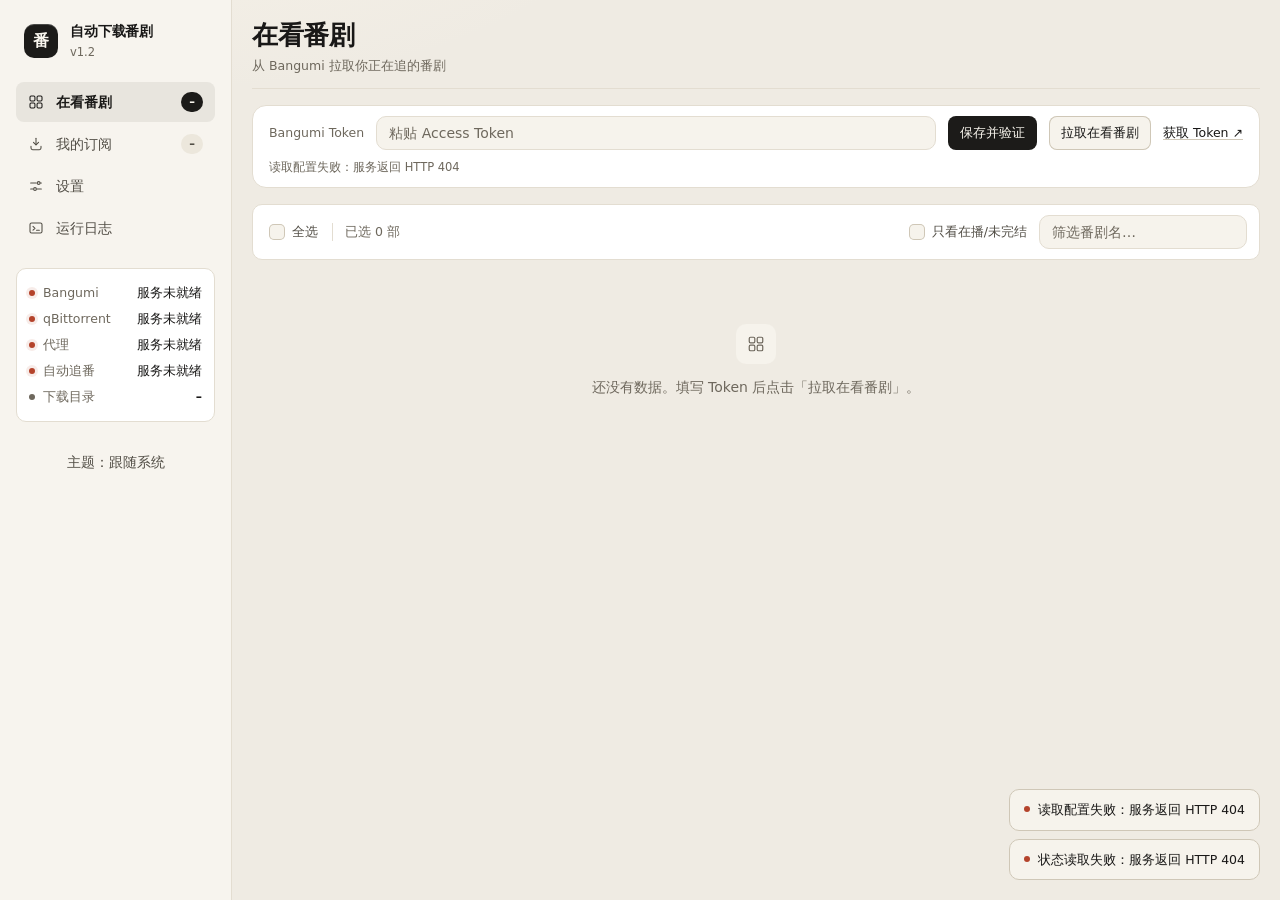
==== app/web/index.html @ 160e0a3c "自动下载番剧" ====
<!DOCTYPE html>
<!-- SPDX-FileCopyrightText: Copyright (C) 2026 kelstna (AI-assisted, see NOTICE.md)
     SPDX-License-Identifier: GPL-3.0-only -->
<html lang="zh-CN" data-theme="dark">
<head>
<meta charset="UTF-8">
<meta name="viewport" content="width=device-width, initial-scale=1">
<title>自动下载番剧</title>
<link rel="icon" href="data:image/svg+xml,%3Csvg xmlns='http://www.w3.org/2000/svg' viewBox='0 0 100 100'%3E%3Crect width='100' height='100' rx='22' fill='%231c1b19'/%3E%3Cpath d='M30 26h40v10H30zm0 18h40v10H30zm0 18h26v10H30z' fill='%23f4efe3'/%3E%3C/svg%3E">
<link rel="stylesheet" href="styles.css?v=__APP_VERSION__">
</head>
<body>
<div class="app">

  <!-- ============ 侧边栏 ============ -->
  <aside class="sidebar">
    <div class="brand">
      <div class="brand-mark">番</div>
      <div class="brand-text">
        <strong>自动下载番剧</strong>
        <span id="app-version">v1.2</span>
      </div>
    </div>

    <nav class="nav" id="nav">
      <button type="button" class="nav-item is-active" data-view="anime">
        <span class="nav-ico" aria-hidden="true"><svg viewBox="0 0 24 24"><rect x="3" y="3" width="7.4" height="7.4" rx="1.7"/><rect x="13.6" y="3" width="7.4" height="7.4" rx="1.7"/><rect x="3" y="13.6" width="7.4" height="7.4" rx="1.7"/><rect x="13.6" y="13.6" width="7.4" height="7.4" rx="1.7"/></svg></span><span class="nav-label">在看番剧</span>
        <span class="nav-badge" id="nav-count-anime">–</span>
      </button>
      <button type="button" class="nav-item" data-view="subs">
        <span class="nav-ico" aria-hidden="true"><svg viewBox="0 0 24 24"><path d="M12 3.5v9.5"/><path d="m8.2 9.4 3.8 3.8 3.8-3.8"/><path d="M4.5 15.5v2.6A2.4 2.4 0 0 0 6.9 20.5h10.2a2.4 2.4 0 0 0 2.4-2.4v-2.6"/></svg></span><span class="nav-label">我的订阅</span>
        <span class="nav-badge" id="nav-count-subs">–</span>
      </button>
      <button type="button" class="nav-item" data-view="config">
        <span class="nav-ico" aria-hidden="true"><svg viewBox="0 0 24 24"><path d="M4 7.5h8.5"/><path d="M18.5 7.5H20"/><circle cx="16" cy="7.5" r="2.1"/><path d="M4 16.5h3.5"/><path d="M13.5 16.5H20"/><circle cx="10.5" cy="16.5" r="2.1"/></svg></span><span class="nav-label">设置</span>
      </button>
      <button type="button" class="nav-item" data-view="logs">
        <span class="nav-ico" aria-hidden="true"><svg viewBox="0 0 24 24"><rect x="3" y="4.5" width="18" height="15" rx="2.4"/><path d="m7.5 9.5 3 2.9-3 2.9"/><path d="M12.8 15.3H17"/></svg></span><span class="nav-label">运行日志</span>
      </button>
    </nav>

    <!-- 侧栏「最近更新」：订阅里**近 2 天内**更新过的番（按最近一集播出时间排）（点一条跳到「我的订阅」并高亮那张卡片） -->
    <div class="side-updates" id="side-updates" hidden>
      <div class="side-updates-head">
        <span>最近更新<i class="side-updates-hint" id="side-updates-hint"></i></span>
        <button type="button" class="side-updates-more" id="btn-side-updates" title="看最近最多 50 条更新">更多</button>
      </div>
      <div class="side-updates-list" id="side-updates-list"></div>
    </div>

    <div class="side-status" id="side-status">
      <div class="status-row"><span class="dot dot-idle" id="dot-bgm"></span><span>Bangumi</span><b id="st-bgm">未配置</b></div>
      <div class="status-row"><span class="dot dot-idle" id="dot-qb"></span><span>qBittorrent</span><b id="st-qb">检测中</b></div>
      <div class="status-row"><span class="dot dot-idle" id="dot-proxy"></span><span>代理</span><b id="st-proxy">关闭</b></div>
      <!-- qBittorrent 掉线期间攒下的待下载集数：有货才显示，点一下立刻重试补下载 -->
      <div class="status-row is-action" id="row-pending" hidden
           title="qBittorrent 恢复连接后会自动补下载；点这里立刻重试">
        <span class="dot dot-warn" id="dot-pending"></span><span>待下载</span><b id="st-pending">0</b>
      </div>
      <div class="status-row"><span class="dot dot-idle" id="dot-watch"></span><span>自动追番</span><b id="st-watch">–</b></div>
      <div class="status-row"><span class="dot dot-idle"></span><span>下载目录</span><b id="st-root" class="ellipsis" title="">–</b></div>
    </div>

    <div class="side-foot">
      <button type="button" class="btn btn-ghost btn-block" id="btn-theme">切换主题</button>
    </div>
  </aside>

  <!-- ============ 主区域 ============ -->
  <main class="content">
    <header class="topbar">
      <div class="topbar-title">
        <h1 id="view-title">在看番剧</h1>
        <p id="view-sub">从 Bangumi 拉取你正在追的番剧</p>
      </div>
      <div class="topbar-actions" id="topbar-actions"></div>
    </header>

    <!-- 在看番剧 -->
    <section class="view" id="view-anime">
      <!-- Token 只在首次配置和失效时用：压成一行，把首屏让给封面 -->
      <div class="panel token-panel" id="token-panel">
        <span class="token-label">Bangumi Token</span>
        <input type="password" id="token-input" class="token-input" placeholder="粘贴 Access Token"
               autocomplete="off" spellcheck="false" aria-label="Bangumi Access Token">
        <button type="button" class="btn btn-primary btn-sm" id="btn-save-token">保存并验证</button>
        <button type="button" class="btn btn-sm" id="btn-load-anime">拉取在看番剧</button>
        <a class="link" id="link-get-token" href="https://next.bgm.tv/demo/access-token"
           target="_blank" rel="noopener">获取 Token ↗</a>
        <span class="token-state" id="token-state"></span>
      </div>

      <div class="toolbar" id="anime-toolbar">
        <label class="check"><input type="checkbox" id="check-all"><span>全选</span></label>
        <span class="toolbar-sep"></span>
        <span class="muted" id="selected-count">已选 0 部</span>
        <div class="batch-actions" id="batch-actions" hidden>
          <!-- 唯一入口：点「批量订阅」打开规则窗口，在里面填规则再执行（不绕过规则） -->
          <button type="button" class="btn btn-sm btn-primary" id="btn-batch-sub" title="按规则逐条匹配后订阅">批量订阅</button>
          <button type="button" class="btn btn-sm" id="btn-batch-fetch">只拉取信息，不下载</button>
          <button type="button" class="btn btn-sm btn-ghost" id="btn-clear-selection">清空选择</button>
        </div>
        <div class="spacer"></div>
        <!-- 默认不勾选：Bangumi「在看」里的番**全部**显示（用户要求），想看哪些还在播时再自己勾上 -->
        <label class="check"><input type="checkbox" id="only-airing"><span>只看在播/未完结</span></label>
        <input type="search" class="input input-search" id="anime-filter" placeholder="筛选番剧名…">
      </div>

      <div class="grid" id="anime-grid"></div>
      <div class="empty" id="anime-empty" hidden>
        <div class="empty-ico"><svg viewBox="0 0 24 24" aria-hidden="true"><rect x="3" y="3" width="7.4" height="7.4" rx="1.7"/><rect x="13.6" y="3" width="7.4" height="7.4" rx="1.7"/><rect x="3" y="13.6" width="7.4" height="7.4" rx="1.7"/><rect x="13.6" y="13.6" width="7.4" height="7.4" rx="1.7"/></svg></div>
        <p>还没有数据。填写 Token 后点击「拉取在看番剧」。</p>
      </div>
    </section>

    <!-- 我的订阅 -->
    <section class="view" id="view-subs" hidden>
      <div class="sub-summary" id="sub-summary"></div>
      <div class="sub-batch-bar" id="sub-batch-bar">
        <button type="button" class="btn btn-sm" id="btn-subs-batch-toggle">批量操作</button>
        <label class="check sub-batch-all"><input type="checkbox" id="subs-select-all"><span>全选</span></label>
        <span class="muted small" id="sub-batch-count"></span>
        <div class="spacer"></div>
        <button type="button" class="btn btn-sm" id="btn-subs-enable-all" disabled>启用</button>
        <button type="button" class="btn btn-sm" id="btn-subs-disable-all" disabled>停用</button>
        <button type="button" class="btn btn-sm" id="btn-subs-check-all" disabled>立即检查</button>
        <button type="button" class="btn btn-sm btn-danger" id="btn-subs-delete-all" disabled>删除</button>
        <span class="muted small" id="sub-batch-state"></span>
      </div>
      <div class="sub-list" id="sub-list"></div>
      <div class="empty" id="subs-empty" hidden>
        <div class="empty-ico"><svg viewBox="0 0 24 24" aria-hidden="true"><path d="M12 3.5v9.5"/><path d="m8.2 9.4 3.8 3.8 3.8-3.8"/><path d="M4.5 15.5v2.6A2.4 2.4 0 0 0 6.9 20.5h10.2a2.4 2.4 0 0 0 2.4-2.4v-2.6"/></svg></div>
        <p>还没有订阅。到「在看番剧」里点开一部番剧，选好字幕组和剧集加入订阅。</p>
      </div>
    </section>

    <!-- 设置 -->
    <section class="view" id="view-config" hidden>
      <div class="settings">

        <div class="panel">
          <div class="panel-head"><h2>下载器 qBittorrent</h2><span class="hint">本机 WebUI，不经过代理</span></div>
          <div class="form-grid">
            <div class="form-cell"><label for="cfg-qb-url">WebUI 地址</label>
              <input id="cfg-qb-url" placeholder="http://127.0.0.1:8080"></div>
            <div class="form-cell"><label for="cfg-qb-user">用户名</label>
              <input id="cfg-qb-user" placeholder="admin"></div>
            <div class="form-cell"><label for="cfg-qb-pass">密码</label>
              <input id="cfg-qb-pass" type="password" placeholder="本机免密可留空"></div>
            <div class="form-cell"><label for="cfg-qb-cat">分类名</label>
              <input id="cfg-qb-cat" placeholder="Bangumi"></div>
            <div class="form-cell"><label for="cfg-qb-tags">标签</label>
              <input id="cfg-qb-tags" placeholder="自动追番"></div>
          </div>
          <div class="panel-actions">
            <button type="button" class="btn btn-sm" id="btn-qb-test">测试连接</button>
          </div>
          <div class="inline-state" id="qb-state"></div>
        </div>

        <div class="panel">
          <div class="panel-head"><h2>下载位置</h2><span class="hint">每部番剧一个文件夹，名称为 Bangumi 简体名</span></div>
          <div class="form-grid">
            <div class="form-cell span-2"><label for="cfg-root">下载根目录</label>
              <input id="cfg-root" placeholder="D:\Anime"></div>
          </div>
          <div class="panel-actions">
            <button type="button" class="btn btn-sm" id="btn-show-folders">查看已有文件夹</button>
          </div>
          <div class="folders" id="folder-list"></div>
        </div>

        <div class="panel">
          <div class="panel-head"><h2>代理设置</h2><span class="hint">仅作用于 Bangumi 与资源网站，不代理 qBittorrent</span></div>
          <div class="form-grid">
            <div class="form-cell"><label class="switch"><input type="checkbox" id="cfg-proxy-on"><span>启用代理</span></label></div>
            <div class="form-cell"><label class="switch"><input type="checkbox" id="cfg-proxy-bgm"><span>Bangumi 走代理</span></label></div>
            <div class="form-cell"><label class="switch"><input type="checkbox" id="cfg-proxy-src"><span>资源站走代理</span></label></div>
            <div class="form-cell"><label for="cfg-proxy-url">代理地址</label>
              <input id="cfg-proxy-url" placeholder="http://127.0.0.1:7890"></div>
            <div class="form-cell"></div>
            <div class="form-cell"></div>
          </div>
        </div>

        <div class="panel">
          <div class="panel-head"><h2>资源网站优先级</h2><span class="hint">从上到下依次优先使用</span></div>
          <div class="source-list" id="source-list"></div>
          <p class="muted small">搜索顺序：先「字幕组 + 番剧名」，搜不到再单独用番剧名；同一条资源跨站去重。</p>
        </div>

        <div class="panel">
          <div class="panel-head"><h2>自动追番</h2><span class="hint">后台定时检查更新并自动下载新集</span></div>
          <div class="form-grid cols-2">
            <div class="form-cell is-switch"><label class="switch"><input type="checkbox" id="cfg-sub-on"><span>启用自动追番</span></label></div>
            <div class="form-cell is-switch"></div>
            <div class="form-cell"><label for="cfg-sub-interval">检查间隔（分钟）</label>
              <input id="cfg-sub-interval" type="number" min="5" max="1440" step="5"></div>
            <div class="form-cell"><label for="cfg-sub-initial">加入订阅时</label>
              <select id="cfg-sub-initial">
                <option value="latest">只下载最新一集</option>
                <option value="all">补齐已播出剧集</option>
                <option value="none">只追新，不补旧</option>
              </select></div>
            <div class="form-cell"><label for="cfg-sub-max">每轮最多下载集数</label>
              <input id="cfg-sub-max" type="number" min="1" max="50" step="1"></div>
            <div class="form-cell"></div>
          </div>
          <div class="panel-actions">
            <button type="button" class="btn btn-sm" id="btn-check-now">立即检查全部订阅</button>
          </div>
        </div>

        <div class="panel">
          <div class="panel-head"><h2>服务</h2><span class="hint">配置保存后立即生效</span></div>
          <div class="form-grid cols-2">
            <div class="form-cell is-switch"><label class="switch"><input type="checkbox" id="cfg-lan"><span>允许局域网访问</span></label></div>
            <div class="form-cell is-switch"><label class="switch"><input type="checkbox" id="cfg-openbrowser"><span>启动时打开浏览器</span></label></div>
            <div class="form-cell"><label for="cfg-host">监听地址</label>
              <input id="cfg-host" placeholder="127.0.0.1"></div>
            <div class="form-cell"><label for="cfg-port">端口</label>
              <input id="cfg-port" type="number" min="1024" max="65535"></div>
          </div>
          <!-- 局域网地址：勾上「允许局域网访问」后，手机/平板照这里显示的地址打开（改完要重启服务才生效） -->
          <div class="lan-hint" id="lan-hint" hidden></div>
          <div class="config-path" id="config-path"></div>
        </div>

        <div class="save-bar">
          <button type="button" class="btn btn-primary" id="btn-save-config">保存全部设置</button>
          <span class="muted" id="save-state"></span>
        </div>
      </div>
    </section>

    <!-- 日志 -->
    <section class="view" id="view-logs" hidden>
      <div class="panel">
        <div class="panel-head"><h2>最近 300 行</h2><span class="hint">按时间正序</span>
          <button type="button" class="btn btn-sm" id="btn-reload-logs">刷新</button></div>
        <pre class="logbox" id="logbox"></pre>
      </div>
    </section>
  </main>
</div>

<!-- ============ 「最近更新」弹窗：侧栏点「更多」打开，最多 50 条 ============ -->
<div class="modal-backdrop" id="updates-modal" hidden>
  <div class="modal updates-modal" role="dialog" aria-modal="true" aria-labelledby="updates-title">
    <header class="updates-head">
      <div>
        <h2 id="updates-title">最近更新</h2>
        <p class="updates-sub" id="updates-sub">按最近一集的播出时间排序</p>
      </div>
      <button type="button" class="icon-btn" id="updates-close" title="关闭"><svg viewBox="0 0 24 24" aria-hidden="true"><path d="M6.5 6.5l11 11M17.5 6.5l-11 11"/></svg></button>
    </header>
    <div class="updates-body" id="updates-list"></div>
  </div>
</div>

<!-- ============ 番剧详情弹窗 ============ -->
<div class="modal-backdrop" id="modal" hidden>
  <div class="modal" role="dialog" aria-modal="true">
    <header class="modal-head">
      <img class="modal-cover" id="m-cover" alt="">
      <div class="modal-info">
        <h2 id="m-title">—</h2>
        <div class="modal-sub" id="m-sub"></div>
        <div class="modal-aliases" id="m-aliases"></div>
      </div>
      <button type="button" class="icon-btn" id="m-close" title="关闭"><svg viewBox="0 0 24 24" aria-hidden="true"><path d="M6.5 6.5l11 11M17.5 6.5l-11 11"/></svg></button>
    </header>

    <div class="tabs" id="m-tabs">
      <button type="button" class="tab is-active" data-tab="res">资源列表</button>
      <button type="button" class="tab" data-tab="sub">订阅设置</button>
    </div>

    <!-- 资源列表 -->
    <div class="tab-body" id="tab-res">
      <!-- 手动搜索：自动搜索搜不到、或想指定某条资源时自己给关键词；加订阅时会把词记住，之后自动追新也用它 -->
      <div class="manual-search">
        <input id="f-keyword" placeholder="手动搜索关键词，回车即搜（可带字幕组名，如「ANi 药屋少女的呢喃」）">
        <button type="button" class="btn" id="btn-keyword-search">手动搜索</button>
        <button type="button" class="btn btn-sm" id="btn-keyword-reset" hidden>恢复自动搜索</button>
      </div>
      <div class="filters">
        <label class="filter"><span>资源站</span>
          <select id="f-source"><option value="">全部</option></select></label>
        <label class="filter"><span>字幕组</span>
          <select id="f-group"><option value="">全部</option></select></label>
        <label class="filter"><span>字幕语言</span>
          <select id="f-lang">
            <option value="">全部</option>
            <option value="chs">简体</option>
            <option value="cht">繁体</option>
            <option value="chj">简日双语</option>
            <option value="cjt">繁日双语</option>
            <option value="both">简繁/双语</option>
            <option value="jp">日文生肉</option>
            <option value="unknown">未标注</option>
          </select></label>
        <label class="filter"><span>分辨率</span>
          <select id="f-res"><option value="">全部</option><option>2160p</option><option>1080p</option><option>720p</option><option>480p</option></select></label>
        <label class="filter"><span>排序</span>
          <select id="f-sort">
            <option value="default">站点优先级</option>
            <option value="ep-desc">集数（新→旧）</option>
            <option value="ep-asc">集数（旧→新）</option>
            <option value="seeders">做种数</option>
            <option value="size">文件大小</option>
          </select></label>
        <label class="check" title="关掉后显示所有季度（含上一季）的资源"><input type="checkbox" id="f-season" checked><span>只看本季</span></label>
        <!-- 右侧动作成组：整行换行时也贴右，不会掉到下一行最左边 -->
        <div class="filters-actions">
          <button type="button" class="btn btn-sm" id="btn-research">重新搜索</button>
          <!-- 筛选完可直接订阅：优先用表里点选的那条资源；没点选则用「订阅设置」里选的集数 -->
          <button type="button" class="btn btn-primary" id="btn-sub-add-res">加入订阅</button>
        </div>
      </div>
      <!-- 第二行：合集 / 噪声项（用户要求：和主筛选分开一行） -->
      <div class="filters-row2">
        <label class="check"><input type="checkbox" id="f-batch"><span>含合集</span></label>
      </div>
      <div class="table-wrap">
        <table class="data-table" id="res-table">
          <thead>
            <tr>
              <!-- 表头可点排序（用户要求：搜索结果支持按标签排序）：data-sort 对应 sortResourceRows 的键 -->
              <th class="col-src sortable" data-sort="source">资源站</th>
              <th class="col-group sortable" data-sort="group">字幕组</th>
              <th class="col-title sortable" data-sort="title">标题</th>
              <th class="col-lang sortable" data-sort="lang">语言</th>
              <th class="col-res sortable" data-sort="resolution">分辨率</th>
              <th class="col-ep num sortable" data-sort="episode">集数</th>
              <th class="col-size num sortable" data-sort="size">大小</th>
              <th class="col-seed num sortable" data-sort="seeders">做种</th>
              <th class="col-time sortable" data-sort="published">发布</th>
              <th class="col-act">操作</th>
            </tr>
          </thead>
          <tbody id="res-body"></tbody>
        </table>
      </div>
      <div class="empty small" id="res-empty" hidden>没有符合条件的资源</div>
      <div class="search-state" id="search-state"></div>
    </div>

    <!-- 字幕组列表已并入「订阅设置」的限定字幕组下拉，这里不再单独成页 -->
    <!-- 保留隐藏容器供 app.js 渲染，避免旧代码引用报错 -->
    <div id="tab-group" hidden><div class="group-list" id="group-list"></div><div id="group-empty"></div></div>

    <!-- 订阅设置 -->
    <div class="tab-body" id="tab-sub" hidden>
      <p class="muted section-hint">选好字幕组与集数，直接点「加入订阅」即可。</p>
      <div class="form-grid">
        <div class="form-cell">

          <label for="s-source">资源站</label>

          <select id="s-source"><option value="">不限</option></select>

          <span class="field-tip">自动追新只在这个站搜（空=所有启用的站）</span>

        </div>

        <div class="form-cell">
          <label for="s-group">限定字幕组</label>
          <select id="s-group">
            <option value="">不限字幕组（任意组）</option>
          </select>
          <span class="field-tip" id="s-group-tip">选定后只从这个字幕组下载</span>
        </div>
        <div class="form-cell">
          <label for="s-res">限定分辨率</label>
          <select id="s-res">
            <option value="">不限</option>
            <option>2160p</option>
            <option>1080p</option>
            <option>720p</option>
            <option>480p</option>
          </select>

        <span class="field-tip">自动追新也只用这个分辨率</span>

        </div>

        <div class="form-cell">

          <label for="s-lang">字幕语言</label>

          <select id="s-lang">

            <option value="">不限</option>

            <option value="chs">简体</option>

            <option value="cht">繁体</option>

            <option value="chj">简日双语</option>

            <option value="cjt">繁日双语</option>

            <option value="both">简繁/双语</option>

            <option value="jp">日文生肉</option>

            <option value="unknown">未标注</option>

          </select>

          <span class="field-tip">选简体就只下简体：繁体、简繁、生肉都不会再自动下</span>
        </div>
        <div class="form-cell">
          <label for="s-episode">立即下载哪一集</label>
          <select id="s-episode">
            <option value="">不下载（仅订阅，之后自动追新）</option>
          </select>
          <span class="field-tip" id="s-episode-tip">按字幕组与分辨率自动挑最优的一条</span>
        </div>
        <div class="form-cell">
          <label for="s-initial">以后新集怎么下</label>
          <select id="s-initial">
            <option value="latest">只下载最新一集</option>
            <option value="all">补齐已播出剧集</option>
            <option value="none">只追新，不补旧</option>
          </select>
        </div>
        <div class="form-cell">
          <label for="s-total">总话数</label>
          <input id="s-total" type="number" min="0" step="1">
        </div>
        <div class="form-cell">
          <label for="s-keyword">自定义搜索词</label>
          <input id="s-keyword" placeholder="留空 = 按番剧名/别名自动搜索">
          <span class="field-tip" id="s-keyword-tip">留空＝按番剧名/别名搜索；手动搜索的词会自动填进来</span>
        </div>
        <div class="form-cell span-2">
          <label for="s-folder">下载目录</label>
          <input id="s-folder" placeholder="D:\Anime\番剧简体名">
        </div>
      </div>

      <div class="sub-preview" id="s-preview"></div>

      <div class="sub-actions">
        <button type="button" class="btn btn-primary" id="btn-sub-add">加入订阅</button>
        <button type="button" class="btn" id="btn-goto-res">去资源列表挑选单集 / 合集</button>
        <span class="muted" id="sub-state"></span>
      </div>

      <div class="history" id="sub-history"></div>
    </div>
  </div>
</div>

<div class="toasts" id="toasts"></div>
<!-- 主题先用内联脚本抢占（避免首屏闪白），再由 ui.js 权威接管 -->
<script>
(function () {
  try {
    var m = localStorage.getItem('anime-auto-dl-theme') || 'auto';
    var sysLight = window.matchMedia('(prefers-color-scheme: light)').matches;
    document.documentElement.dataset.theme = (m === 'auto') ? (sysLight ? 'light' : 'dark') : m;
    document.documentElement.dataset.themeMode = m;
  } catch (e) {
    document.documentElement.dataset.theme = 'dark';
  }
})();
</script>
<!-- ui.js 必须在 app.js 之前：自绘下拉框与三态主题由它统一管理 -->
<script src="ui.js?v=__APP_VERSION__"></script>
<script src="app.js?v=__APP_VERSION__"></script>

  <!-- 管理已下载：独立弹窗（以前是卡片里展开，会顶动整行导致按钮位移） -->
  <div class="modal-backdrop" id="dl-modal" hidden>
    <div class="modal downloads-modal" role="dialog" aria-modal="true" aria-labelledby="dl-title">
      <div class="updates-head">
        <div>
          <h2 id="dl-title">已下载文件管理</h2>
          <p class="updates-sub" id="dl-sub"></p>
        </div>
        <button type="button" class="icon-btn" id="dl-close" title="关闭">
          <svg viewBox="0 0 24 24" aria-hidden="true"><path d="M6.5 6.5l11 11M17.5 6.5l-11 11"/></svg>
        </button>
      </div>
      <div class="updates-body" id="dl-body"></div>
    </div>
  </div>


  <!-- 批量订阅设置：按规则顺序匹配，第一条没匹配到就用下一条 -->
  <div class="modal-backdrop" id="batch-modal" hidden>
    <div class="modal batch-modal" role="dialog" aria-modal="true" aria-labelledby="batch-title">
      <div class="updates-head">
        <div>
          <h2 id="batch-title">批量订阅设置</h2>
          <p class="updates-sub">按顺序尝试规则：第一条没匹配到就试下一条，全部不匹配则该番不订阅</p>
        </div>
        <button type="button" class="icon-btn" id="batch-close" title="关闭">
          <svg viewBox="0 0 24 24" aria-hidden="true"><path d="M6.5 6.5l11 11M17.5 6.5l-11 11"/></svg>
        </button>
      </div>
      <div class="updates-body">
        <div id="batch-rules" class="batch-rules"></div>
        <div class="panel-actions">
          <button type="button" class="btn btn-sm" id="batch-add-rule">添加订阅规则</button>
          <span class="muted small" id="batch-hint">优先级从上到下；合集不会自动下载，只会下最新一集，之后自动追新</span>
        </div>
        <div id="batch-result" class="batch-result"></div>
      </div>
      <div class="batch-foot">
        <button type="button" class="btn btn-primary" id="batch-run">开始批量订阅</button>
      </div>
    </div>
  </div>

</body>
</html>
---- app/web/styles.css ----
/* SPDX-FileCopyrightText: Copyright (C) 2026 kelstna (AI-assisted, see NOTICE.md)
   SPDX-License-Identifier: GPL-3.0-only */
/* ==========================================================================
   自动下载番剧 · 样式表（1.1 起重做视觉系统）

   北极星：安静的片库 —— 一屏里只有封面是彩色的。
   界面用中性色、发丝线和对齐说话；强调色只标记「当前在哪、正在做什么」。
   - 表面只有两级：画布 / 卡片（输入框和悬浮态再抬一级），不叠边框+重阴影
   - 一套控件语法：40px 高、10px 圆角、同一种按下位移与聚焦环
   - 字号只有五档：11.5 / 12.5 / 14 / 15 / 26（表格 13），数字一律等宽
   - 动效三处：按下反馈、视图切换、首次进场的封面依次出现
   ========================================================================== */

/* ---------- 1. 变量 ---------- */
:root {
  --font-sans: "Segoe UI Variable Text", "Segoe UI", "Microsoft YaHei UI", "Microsoft YaHei",
               "PingFang SC", "Hiragino Sans GB", "Noto Sans SC", system-ui, -apple-system, sans-serif;
  --font-mono: "Cascadia Mono", "JetBrains Mono", Consolas, "Courier New", monospace;
  --font-num: "Segoe UI Variable Text", "Segoe UI", var(--font-sans);

  /* 间距：4 的倍数，只有这几档 */
  --sp-1: 4px;  --sp-2: 8px;  --sp-3: 12px; --sp-4: 16px;
  --sp-5: 20px; --sp-6: 24px; --sp-8: 32px; --sp-10: 40px; --sp-12: 48px;

  /* 字号 */
  --fs-micro: 11.5px;
  --fs-meta: 12.5px;
  --fs-body: 14px;
  --fs-lead: 15px;
  --fs-h2: 15px;
  --fs-h1: 26px;
  --lh-tight: 1.34;
  --lh-body: 1.6;

  /* 圆角：控件 10、面板 14、弹窗 18 */
  --r-xs: 6px; --r-sm: 8px; --r-md: 10px; --r-lg: 14px; --r-xl: 18px; --r-pill: 999px;

  /* 控件尺寸（探针会量：同一场景里输入框/下拉/按钮必须同高） */
  --ctl-h: 40px;
  --btn-h: 40px;
  --sidebar-w: 232px;
  --row-h: 40px;

  /* 动效时长（按下 90ms，状态 160ms，进场 320ms） */
  --dur-fast: .09s;
  --dur: .16s;
  --dur-slow: .32s;
  --ease: cubic-bezier(.22, .61, .36, 1);
  --ease-out: cubic-bezier(.16, .84, .44, 1);
}

/* 深色：中性偏冷的近黑，靠明度分层，不靠彩色光晕 */
html[data-theme="dark"] {
  --bg:             #121110;
  --bg-grad:        radial-gradient(760px 380px at 16% -14%, #241f18 0%, transparent 64%);
  --sidebar:        #151412;
  --surface:        #1a1917;
  --surface-2:      #211f1c;
  --surface-3:      #2a2723;
  --border:         #2a2724;
  --border-strong:  #3a3630;
  --text:           #f2ede3;
  --text-2:         #b7b0a2;
  --text-3:         #8e887b;   /* ≥4.5:1（辅助信息也要能读） */
  /* 强调色 = 墨：深色下反相成骨白。整页除封面外只剩「墨」与「锈红」两色 */
  --accent:         #e9e1d0;
  --accent-hover:   #fbf5e8;
  --accent-soft:    rgba(233, 225, 208, .10);
  --accent-ring:    rgba(233, 225, 208, .22);
  --on-accent:      #16150f;
  --ok:             #8fbf72;
  --ok-soft:        rgba(143, 191, 114, .13);
  --warn:           #d9a53f;
  --warn-soft:      rgba(217, 165, 63, .13);
  --bad:            #e07a5f;
  --bad-soft:       rgba(224, 122, 95, .13);
  --shadow:         0 28px 60px -28px rgba(0, 0, 0, .85);
  --shadow-sm:      0 2px 10px -4px rgba(0, 0, 0, .7);
  --scrim:          rgba(10, 9, 8, .74);
  --table-stripe:   rgba(255, 255, 255, .016);
  --cover-bg:       #141312;
  --glass:          rgba(18, 16, 14, .66);
  --scroll-thumb:   #3a352e;
  /* 压在封面上的控件：深色玻璃 + 暖白图标 */
  --on-cover:        #f6f1e6;
  --on-cover-line:   rgba(255, 255, 255, .82);
  --on-cover-ring:   rgba(255, 255, 255, .20);
  --on-cover-glass:  rgba(18, 16, 13, .58);
}

/* 浅色：纸白画布，蓝灰发丝线，同一个强调色 */
html[data-theme="light"] {
  --bg:             #efebe3;
  --bg-grad:        radial-gradient(760px 380px at 14% -16%, #f7f2e8 0%, transparent 62%);
  --sidebar:        #f7f4ee;
  --surface:        #ffffff;
  --surface-2:      #f6f3ec;
  --surface-3:      #ece7dc;
  --border:         #e3ddd1;
  --border-strong:  #cfc7b7;
  --text:           #191817;
  --text-2:         #524e46;
  --text-3:         #6e685d;   /* ≥4.5:1 */
  --accent:         #1c1b19;
  --accent-hover:   #000000;
  --accent-soft:    rgba(28, 27, 25, .07);
  --accent-ring:    rgba(28, 27, 25, .18);
  --on-accent:      #faf7ef;
  --ok:             #4d7c3a;
  --ok-soft:        rgba(77, 124, 58, .12);
  --warn:           #7f540e;
  --warn-soft:      rgba(127, 84, 14, .12);
  --bad:            #b4432b;
  --bad-soft:       rgba(180, 67, 43, .10);
  --shadow:         0 24px 48px -26px rgba(40, 34, 26, .30);
  --shadow-sm:      0 1px 3px rgba(40, 34, 26, .10);
  --scrim:          rgba(30, 27, 23, .46);
  --table-stripe:   rgba(40, 34, 26, .016);
  --cover-bg:       #ebe6dc;
  --glass:          rgba(255, 253, 248, .74);
  --scroll-thumb:   #c9c1b2;
  /* 浅色主题下封面往往很亮：玻璃改成暖白，图标与描边用墨色 */
  --on-cover:        #1c1b19;
  --on-cover-line:   rgba(28, 27, 25, .55);
  --on-cover-ring:   rgba(28, 27, 25, .16);
  --on-cover-glass:  rgba(255, 252, 245, .82);
}

/* ---------- 2. 基础 ---------- */
*, *::before, *::after { box-sizing: border-box; }
html, body { height: 100%; }

body {
  margin: 0;
  font-family: var(--font-sans);
  font-size: var(--fs-body);
  line-height: var(--lh-body);
  color: var(--text);
  background: var(--bg);
  background-image: var(--bg-grad);
  background-attachment: fixed;
  -webkit-font-smoothing: antialiased;
  text-rendering: optimizeLegibility;
}

h1, h2, h3, p { margin: 0; }
h1 { font-size: var(--fs-h1); font-weight: 600; letter-spacing: -.015em; line-height: 1.2; }
h2 { font-size: var(--fs-h2); font-weight: 600; line-height: var(--lh-tight); }
h3 { font-size: var(--fs-body); font-weight: 600; }

a { color: var(--accent); text-decoration: none; }
a:hover { color: var(--accent-hover); text-decoration: underline; text-underline-offset: 2px; }

button, input, select, textarea { font: inherit; color: inherit; }
button { cursor: pointer; background: none; border: 0; padding: 0; }
img { display: block; }

/* 数字一律等宽，表格与统计才对得齐 */
.num, .data-table td.num, .data-table th.num, .stat-value, .nav-badge, .badge,
.kb, code, pre, .logbox, .card-meta .num, .card-air-time, .update-time, .updates-time {
  font-variant-numeric: tabular-nums;
}

::-webkit-scrollbar { width: 10px; height: 10px; }
::-webkit-scrollbar-track { background: transparent; }
::-webkit-scrollbar-thumb {
  background: var(--scroll-thumb); border-radius: var(--r-pill);
  border: 3px solid transparent; background-clip: content-box;
}
::-webkit-scrollbar-thumb:hover { background: var(--text-3); background-clip: content-box; }

:focus-visible { outline: 2px solid var(--accent); outline-offset: 2px; border-radius: var(--r-xs); }

/* hidden 属性必须始终生效：.view{display:flex} 等规则会覆盖它 */
[hidden] { display: none !important; }
body.modal-open { overflow: hidden; }

/* ---------- 3. 布局骨架 ---------- */
.app {
  display: grid;
  grid-template-columns: var(--sidebar-w) minmax(0, 1fr);
  min-height: 100vh;
}

.sidebar {
  display: flex;
  flex-direction: column;
  gap: var(--sp-5);
  width: var(--sidebar-w);
  height: 100vh;
  position: sticky;
  top: 0;
  padding: var(--sp-5) var(--sp-4) var(--sp-4);
  background: var(--sidebar);
  border-right: 1px solid var(--border);
}

/* 品牌：一个实心方块 + 两行字，不用渐变字 */
.brand { display: flex; align-items: center; gap: var(--sp-3); padding: 0 var(--sp-2); }
.brand-mark {
  width: 34px; height: 34px; flex: 0 0 34px;
  display: grid; place-items: center;
  border-radius: 10px;
  background: var(--accent);
  color: var(--on-accent);
  /* 单个汉字要「看起来」居中：line-height 改成 1、去掉字距（字距会在字后面多出半个空隙，
     让单字整体偏左），再用 padding 做一次光学微调 */
  font-size: 16px; font-weight: 700; line-height: 1; letter-spacing: 0;
  padding-top: 1px;
  box-shadow: inset 0 1px 0 rgba(255, 255, 255, .20);
}
.brand-text { display: flex; flex-direction: column; min-width: 0; gap: 1px; }
.brand-text strong { font-size: 14px; font-weight: 600; letter-spacing: -.01em; white-space: nowrap; }
.brand-text span { font-size: var(--fs-micro); color: var(--text-3); font-variant-numeric: tabular-nums; }

/* 导航：40px 行，选中用底色而不是边框 */
.nav { display: flex; flex-direction: column; gap: 2px; }
.nav-item {
  display: flex; align-items: center; gap: var(--sp-3);
  height: var(--row-h); padding: 0 var(--sp-3);
  border-radius: var(--r-sm);
  color: var(--text-2);
  font-size: var(--fs-body);
  text-align: left;
  transition: background var(--dur) var(--ease), color var(--dur) var(--ease);
}
.nav-item:hover { background: var(--surface-2); color: var(--text); }
.nav-item.is-active { background: var(--accent-soft); color: var(--accent); font-weight: 600; }
.nav-ico { width: 16px; height: 16px; flex: 0 0 16px; display: grid; place-items: center; }
.nav-ico svg { width: 16px; height: 16px; fill: none; stroke: currentColor; stroke-width: 1.6; stroke-linecap: round; stroke-linejoin: round; }
.nav-label { flex: 1 1 auto; min-width: 0; overflow: hidden; text-overflow: ellipsis; white-space: nowrap; }
.nav-badge {
  min-width: 22px; height: 20px; padding: 0 6px;
  display: inline-flex; align-items: center; justify-content: center;
  border-radius: var(--r-pill);
  background: var(--surface-3);
  font-size: var(--fs-micro); font-weight: 560; color: var(--text-2);
}
.nav-item.is-active .nav-badge { background: var(--accent); color: var(--on-accent); }

/* 侧栏「最近更新」：一条安静的小列表 */
.side-updates {
  margin-top: auto;
  display: flex; flex-direction: column; gap: var(--sp-2);
  padding: var(--sp-3);
  background: var(--surface);
  border: 1px solid var(--border);
  border-radius: var(--r-md);
}
.side-updates[hidden] { display: none; }
.side-updates-head {
  display: flex; align-items: baseline; justify-content: space-between;
  font-size: var(--fs-micro); font-weight: 600; letter-spacing: .02em; color: var(--text-3);
}
.side-updates-hint { margin-left: 5px; font-style: normal; font-weight: 500; font-size: var(--fs-micro); color: var(--text-3); }
.side-updates-more {
  font-size: var(--fs-micro); color: var(--accent); padding: 2px 4px; border-radius: var(--r-xs);
  transition: background var(--dur) var(--ease);
}
.side-updates-more:hover { background: var(--accent-soft); text-decoration: none; }
.side-updates-list { display: flex; flex-direction: column; gap: 2px; }

.update-row {
  display: flex; align-items: center; gap: var(--sp-2);
  padding: 4px 5px; margin: 0 -5px;
  border-radius: var(--r-xs); text-align: left;
  transition: background var(--dur) var(--ease);
}
.update-row:hover { background: var(--surface-2); }
.update-cover {
  width: 24px; height: 32px; flex: 0 0 24px;
  object-fit: cover; border-radius: var(--r-xs);
  background: var(--cover-bg); border: 1px solid var(--border);
}
.update-main { display: flex; flex-direction: column; min-width: 0; gap: 1px; }
.update-name { font-size: var(--fs-meta); font-weight: 560; color: var(--text); overflow: hidden; text-overflow: ellipsis; white-space: nowrap; }
.update-time { font-size: var(--fs-micro); color: var(--text-3); overflow: hidden; text-overflow: ellipsis; white-space: nowrap; }
.update-row.is-next .update-time { color: var(--accent); font-weight: 600; }
.update-row.is-next .update-name::before {
  content: ""; display: inline-block; width: 5px; height: 5px; margin-right: 5px;
  vertical-align: 1px; border-radius: 50%; background: var(--accent);
}
.update-soon {
  flex: 0 0 auto; height: 18px; padding: 0 6px;
  display: inline-flex; align-items: center;
  border-radius: var(--r-pill); background: var(--accent); color: var(--on-accent);
  font-size: 10.5px; font-weight: 600;
}
.update-empty { font-size: var(--fs-micro); color: var(--text-3); }

/* 侧栏状态：行高一致，标签弱、值强 */
.side-status {
  display: flex; flex-direction: column; gap: 2px;
  padding: var(--sp-3);
  background: var(--surface);
  border: 1px solid var(--border);
  border-radius: var(--r-md);
}
.status-row {
  display: grid;
  grid-template-columns: 6px minmax(0, 1fr) auto;
  align-items: center;
  gap: var(--sp-2);
  height: 24px;
  border-radius: var(--r-xs);
}
.status-row span:nth-child(2) { color: var(--text-3); font-size: var(--fs-meta); }
.status-row b {
  font-weight: 560; font-size: var(--fs-meta); color: var(--text);
  text-align: right; max-width: 96px;
  overflow: hidden; text-overflow: ellipsis; white-space: nowrap;
}
.dot { width: 6px; height: 6px; border-radius: 50%; background: var(--text-3); }
.dot-ok   { background: var(--ok);   box-shadow: 0 0 0 3px var(--ok-soft); }
.dot-bad  { background: var(--bad);  box-shadow: 0 0 0 3px var(--bad-soft); }
.dot-warn { background: var(--warn); box-shadow: 0 0 0 3px var(--warn-soft); }
.dot-idle { background: var(--text-3); }
.status-row.is-action { cursor: pointer; margin: 0 -6px; padding: 0 6px; transition: background var(--dur) var(--ease); }
.status-row.is-action:hover { background: var(--surface-2); }
.status-row.is-action b { color: var(--warn); }

.side-foot { display: flex; flex-direction: column; gap: var(--sp-2); }

/* ---------- 4. 主区域 ---------- */
.content {
  display: flex;
  flex-direction: column;
  min-width: 0;
  padding: var(--sp-5) var(--sp-8) var(--sp-12);
}

/* 页头：一条发丝线以下全部是工作区 */
.topbar {
  display: flex;
  align-items: flex-end;
  justify-content: space-between;
  gap: var(--sp-4);
  padding-bottom: var(--sp-3);
  margin-bottom: var(--sp-4);
  border-bottom: 1px solid var(--border);
}
.topbar-title { min-width: 0; }
.topbar-title h1 { font-size: var(--fs-h1); }
.topbar-title p { margin-top: 5px; font-size: var(--fs-meta); color: var(--text-3); text-wrap: pretty; }
.topbar-actions { display: flex; align-items: center; gap: var(--sp-2); flex-wrap: wrap; }

.view { display: flex; flex-direction: column; min-width: 0; animation: view-in var(--dur-slow) var(--ease-out); }
.view[hidden] { display: none; }
@keyframes view-in { from { opacity: 0; transform: translateY(4px); } to { opacity: 1; transform: none; } }

/* ---------- 5. 面板 ---------- */
.panel {
  background: var(--surface);
  border: 1px solid var(--border);
  border-radius: var(--r-lg);
  padding: 18px var(--sp-5);
}
.panel + .panel,
.panel + .toolbar,
.toolbar + .grid,
.panel + .grid,
#warmup-line + .toolbar { margin-top: var(--sp-4); }
.panel-head {
  display: flex; align-items: baseline; gap: var(--sp-3);
  margin-bottom: var(--sp-4);
  min-height: 22px;
}
.panel-head h2 { font-size: var(--fs-h2); }
.panel-head .hint { font-size: var(--fs-meta); color: var(--text-3); }
.panel-head > .btn { margin-left: auto; align-self: center; }

/* 设置页：面板之间统一的竖向节奏 */
.settings { display: flex; flex-direction: column; gap: var(--sp-4); }

/* ---------- 6. 表单与控件 ---------- */
.row { display: flex; align-items: flex-end; gap: var(--sp-3); flex-wrap: wrap; }
.field { display: flex; flex-direction: column; gap: 6px; min-width: 0; }
.field.grow { flex: 1 1 320px; }
.field > label {
  font-size: var(--fs-meta); color: var(--text-3); font-weight: 500;
  min-height: 18px; line-height: 18px;
}
.field-actions { flex: 0 0 auto; }
/* 按钮行：高度跟内容走（min-height 兜底），和同行的输入框严格对齐 */
.btn-row { display: flex; align-items: center; gap: var(--sp-2); flex-wrap: wrap; min-height: var(--ctl-h); }

.grid-form { display: grid; gap: var(--sp-4); }
.grid-form .span2 { grid-column: span 2; }

.form-grid { display: grid; grid-template-columns: repeat(3, minmax(0, 1fr)); gap: var(--sp-4) var(--sp-4); }
.form-cell { display: flex; flex-direction: column; gap: 6px; min-width: 0; }
.form-cell > label,
.form-cell > .label-ghost {
  height: 18px; line-height: 18px;
  font-size: var(--fs-meta); color: var(--text-3); font-weight: 500;
  display: flex; align-items: center;
}
.form-cell > .label-ghost { min-height: 18px; }
.form-cell > input, .form-cell > select, .form-cell > .input { width: 100%; }
.form-cell.span-2 { grid-column: span 2; }
.form-cell.span-3 { grid-column: 1 / -1; }   /* 跨满整行：地址输入框从最左侧开始 */
.form-grid.cols-2 { grid-template-columns: repeat(2, minmax(0, 1fr)); }  /* 两列：字段不会被挤到中间 */
.form-cell.is-switch { align-self: start; }        /* 开关格不跟着输入框撑高，避免留出空白 */
.form-cell-btn { justify-content: flex-start; }
/* .form-cell 是纵向 flex，默认 stretch 会把按钮拉成整列宽 —— 按钮一律靠左自适应 */
.form-cell > .btn, .form-cell-btn > .btn { width: auto; align-self: flex-start; }
.field-tip { font-size: var(--fs-micro); line-height: 1.5; color: var(--text-3); max-width: 46ch; text-wrap: pretty; }
.field-tip:empty { display: none; }

/* 文本类控件：一个基准高度、一种边框、一种聚焦环 */
input:where(:not([type="checkbox"], [type="radio"], [type="file"], [type="range"], [type="color"],
                    [type="submit"], [type="button"], [type="reset"], [type="hidden"])),
select, textarea, .input {
  height: var(--ctl-h);
  width: 100%;
  min-width: 0;
  padding: 0 var(--sp-3);
  background: var(--surface-2);
  border: 1px solid var(--border);
  border-radius: var(--r-md);
  font-size: var(--fs-body);
  color: var(--text);
  transition: border-color var(--dur) var(--ease), background var(--dur) var(--ease), box-shadow var(--dur) var(--ease);
}
input[type="number"] { font-family: var(--font-num); font-variant-numeric: tabular-nums; }
input[type="number"]::-webkit-outer-spin-button,
input[type="number"]::-webkit-inner-spin-button { height: 24px; margin: 2px 2px 2px 0; }
textarea { height: auto; padding: var(--sp-2) var(--sp-3); line-height: 1.6; }
input:hover, select:hover { border-color: var(--border-strong); }
input:focus, select:focus, textarea:focus {
  outline: none;
  border-color: var(--accent);
  box-shadow: 0 0 0 3px var(--accent-ring);
  background: var(--surface);
}
input::placeholder, textarea::placeholder { color: var(--text-3); }
html[data-theme="light"] select { background: var(--surface); }

.toolbar .input-search { width: 208px; height: 34px; }

/* 开关：32×18 轨道 + 14 圆点，和 40px 控件行居中对齐 */
/* 开关：轨道 34×18、圆点 14、内缩 2
   —— 轨道和圆点都用 top:50% + margin-top 居中，换行高不会偏；勾选后圆点右移 16px */
  .switch {
    display: inline-flex; align-items: center; gap: 6px;
    height: 18px;
    font-size: var(--fs-meta); color: var(--text-2);
    cursor: pointer; user-select: none;
  }
  .switch input { position: absolute; opacity: 0; width: 0; height: 0; }
  .switch span {
    position: relative; display: inline-flex; align-items: center;
    height: 18px; padding-left: 40px; line-height: 18px;
  }
  .switch span::before {
    content: ""; position: absolute; left: 0; top: 50%; margin-top: -9px;
    width: 34px; height: 18px; border-radius: var(--r-pill);
    background: var(--surface-3);
    box-shadow: inset 0 0 0 1px var(--border-strong);
    transition: background var(--dur) var(--ease), box-shadow var(--dur) var(--ease);
  }
  .switch span::after {
    content: ""; position: absolute; left: 2px; top: 50%; margin-top: -7px;
    width: 14px; height: 14px; border-radius: 50%;
    background: var(--text-3);
    transition: transform var(--dur) var(--ease), background var(--dur) var(--ease);
  }
  .switch input:checked + span::before { background: var(--accent); box-shadow: none; }
  .switch input:checked + span::after { transform: translateX(16px); background: var(--on-accent); }
  .switch input:focus-visible + span::before { box-shadow: 0 0 0 3px var(--accent-ring); }
  .switch:hover span::before { box-shadow: inset 0 0 0 1px var(--text-3); }

  /* 订阅卡片右侧：放在 32px 高的动作行里，开关本身尺寸不变。
     文案会在「启用 / 已停用」之间变，给一个固定最小宽度，切换时按钮不会跟着左右跳 */
  .sub-item .sub-actions .switch {
    flex: 0 0 90px; width: 90px;
    height: 32px; margin-right: 2px;
    justify-content: flex-end; white-space: nowrap;
  }
  .sub-item .sub-actions .switch span { height: 18px; line-height: 18px; }

  /* 复选：16px 方框，选中填充强调色 + 手绘勾 */
.check {
  display: inline-flex; align-items: center; gap: 7px;
  font-size: var(--fs-meta); color: var(--text-2);
  cursor: pointer; user-select: none; height: 34px;
}
.check input {
  appearance: none; -webkit-appearance: none; margin: 0;
  width: 16px; height: 16px; flex: 0 0 16px;
  border-radius: 5px; background: var(--surface-2);
  box-shadow: inset 0 0 0 1px var(--border-strong);
  display: grid; place-items: center;
  transition: background var(--dur) var(--ease), box-shadow var(--dur) var(--ease);
}
.check input:checked { background: var(--accent); box-shadow: none; }
.check input:checked::after {
  content: ""; width: 9px; height: 5px;
  border-left: 2px solid var(--on-accent); border-bottom: 2px solid var(--on-accent);
  transform: translateY(-1px) rotate(-45deg);
}
.check input:focus-visible { box-shadow: 0 0 0 3px var(--accent-ring); }
.check input:hover { box-shadow: inset 0 0 0 1px var(--text-3); }

/* ---------- 7. 按钮 ---------- */
.btn {
  display: inline-flex; align-items: center; justify-content: center; gap: 6px;
  height: var(--btn-h); padding: 0 var(--sp-4);
  border-radius: var(--r-md);
  background: var(--surface-2);
  box-shadow: inset 0 0 0 1px var(--border-strong);
  color: var(--text);
  font-size: var(--fs-body); font-weight: 560;
  white-space: nowrap;
  transition: background var(--dur) var(--ease), color var(--dur) var(--ease),
              box-shadow var(--dur) var(--ease), transform var(--dur-fast) var(--ease);
}
.btn:hover { background: var(--surface-3); }
.btn:active { transform: translateY(1px) scale(.995); }
.btn:disabled { opacity: .5; cursor: not-allowed; transform: none; }

.btn-primary {
  background: var(--accent); color: var(--on-accent);
  box-shadow: none;
}
.btn-primary:hover { background: var(--accent-hover); color: var(--on-accent); }
.btn-ghost { background: transparent; box-shadow: none; color: var(--text-2); }
.btn-ghost:hover { background: var(--surface-2); color: var(--text); }
.btn-danger { background: transparent; box-shadow: inset 0 0 0 1px var(--border-strong); color: var(--bad); }
.btn-danger:hover { background: var(--bad-soft); box-shadow: inset 0 0 0 1px var(--bad); }
.btn-sm { height: 32px; padding: 0 var(--sp-3); font-size: var(--fs-meta); border-radius: var(--r-sm); }
.btn-lg { height: 44px; padding: 0 var(--sp-5); font-size: var(--fs-lead); }
.btn-block { width: 100%; }

/* 图标按钮：关闭、跳转这类只有一个图形的动作 */
.icon-btn {
  width: 30px; height: 30px; flex: 0 0 30px;
  display: grid; place-items: center;
  border-radius: var(--r-sm);
  color: var(--text-3);
  transition: background var(--dur) var(--ease), color var(--dur) var(--ease);
}
.icon-btn:hover { background: var(--surface-3); color: var(--text); }
.icon-btn svg { width: 16px; height: 16px; fill: none; stroke: currentColor; stroke-width: 1.7; stroke-linecap: round; }

/* 加载中的按钮：文字旁一个细环，宽度不跳 */
.btn.is-loading, button.is-loading { color: transparent !important; position: relative; pointer-events: none; }
.btn.is-loading::after, button.is-loading::after {
  content: ""; position: absolute; width: 15px; height: 15px;
  border-radius: 50%;
  border: 2px solid var(--border-strong); border-top-color: var(--accent);
  animation: spin .7s linear infinite;
}
.btn-primary.is-loading::after, .btn-primary:is-loading::after { border-color: rgba(255, 255, 255, .35); border-top-color: #fff; }
@keyframes spin { to { transform: rotate(360deg); } }
[aria-busy="true"] { cursor: progress; }

/* ---------- 8. 小元素 ---------- */
.link { font-size: var(--fs-meta); color: var(--text); text-decoration: underline; text-underline-offset: 2px; text-decoration-color: var(--border-strong); }
.link:hover { text-decoration-color: currentColor; }
.link:hover { text-decoration: underline; text-underline-offset: 2px; }
.muted { color: var(--text-3); font-size: var(--fs-meta); }
.small { font-size: var(--fs-micro); }
.ok-text { color: var(--ok); }
.bad-text { color: var(--bad); }
.warn-text { color: var(--warn); }
.state-ok { color: var(--ok); font-size: var(--fs-meta); }
.state-err { color: var(--bad); font-size: var(--fs-meta); }
.state-warn { color: var(--warn); font-size: var(--fs-meta); }
.ellipsis { overflow: hidden; text-overflow: ellipsis; white-space: nowrap; }
.spacer { flex: 1 1 auto; }

.kb {
  display: inline-flex; align-items: center; height: 18px; padding: 0 5px;
  border-radius: 5px; background: var(--surface-3);
  font-size: 10.5px; font-family: var(--font-mono); color: var(--text-2);
}
code, pre { font-family: var(--font-mono); font-size: var(--fs-meta); }
code { padding: 1px 5px; border-radius: 5px; background: var(--surface-3); }

/* 徽标：封面上的状态与计数 */
.badge {
  display: inline-flex; align-items: center; gap: 4px;
  height: 20px; padding: 0 7px;
  border-radius: var(--r-pill);
  background: var(--surface-3);
  font-size: var(--fs-micro); font-weight: 560; color: var(--text-2);
  white-space: nowrap;
}
.badge-ok { background: var(--ok-soft); color: var(--ok); }
.badge-warn { background: var(--warn-soft); color: var(--warn); }
.badge-bad { background: var(--bad-soft); color: var(--bad); }
.badge-accent { background: var(--accent-soft); color: var(--accent); }
.badge-solid { background: var(--accent); color: var(--on-accent); }
html[data-theme="light"] .badge-ok { background: var(--ok-soft); color: #15803d; }

.tag {
  display: inline-flex; align-items: center; height: 19px; padding: 0 6px;
  border-radius: 5px; background: var(--surface-3);
  font-size: var(--fs-micro); color: var(--text-2);
}

/* 别名胶囊（详情页） */
.chips { display: flex; flex-wrap: wrap; gap: 5px; }
.chip {
  display: inline-flex; align-items: center;
  height: 22px; padding: 0 8px;
  border-radius: var(--r-pill);
  background: var(--surface-2);
  box-shadow: inset 0 0 0 1px var(--border);
  font-size: var(--fs-micro); color: var(--text-2);
  cursor: pointer;
  transition: background var(--dur) var(--ease), color var(--dur) var(--ease);
}
.chip:hover { background: var(--surface-3); color: var(--text); }

/* 空状态：不放大图标，不写无关的话 */
.empty {
  display: flex; flex-direction: column; align-items: center; gap: var(--sp-3);
  padding: var(--sp-12) var(--sp-5);
  text-align: center;
  color: var(--text-3);
}
.empty p { font-size: var(--fs-body); color: var(--text-3); max-width: 42ch; text-wrap: pretty; }
.empty-ico {
  width: 40px; height: 40px; display: grid; place-items: center;
  border-radius: var(--r-md);
  background: var(--surface-2);
  color: var(--text-3);
}
.empty-ico svg { width: 18px; height: 18px; fill: none; stroke: currentColor; stroke-width: 1.6; stroke-linecap: round; stroke-linejoin: round; }
.empty.small { padding: var(--sp-8) var(--sp-4); font-size: var(--fs-meta); }


/* ---------- Token 面板：一行（把首屏让给封面） ---------- */
.token-panel {
  display: flex; align-items: center; gap: var(--sp-2) var(--sp-3); flex-wrap: wrap;
  padding: 10px var(--sp-4);
}
.token-label {
  font-size: var(--fs-meta); color: var(--text-3); font-weight: 500; white-space: nowrap;
}
.token-panel .token-input { flex: 1 1 260px; height: 34px; }
.token-panel .btn { height: 34px; }
.token-panel .token-state {
  flex: 1 0 100%; margin: 0; min-height: 0;
  font-size: var(--fs-micro); color: var(--text-3);
}
.token-panel .token-state:empty { display: none; }
.token-panel .token-state .ok-text, .token-panel .token-state .state-ok { color: var(--ok); }

/* 面板里的卡片级动作（测试连接 / 查看文件夹）：和字段行拉开距离 */
.panel-actions { display: flex; align-items: center; gap: var(--sp-2); flex-wrap: wrap; margin-top: var(--sp-3); }

/* 搜索详情（内部检索日志）移到表格下方后用小字、弱色，不抢内容 */
.tab-body > .search-state { margin: var(--sp-3) 0 0; }

/* ---------- 9. 在看番剧：工具栏 + 卡片墙 ---------- */
/* 预热进度行（#warmup-line 由 app.js 插在 Token 面板与工具栏之间） */
#warmup-line {
  display: flex; align-items: center; gap: var(--sp-2); flex-wrap: wrap;
  margin: var(--sp-3) 0 var(--sp-2);
  font-size: var(--fs-meta); color: var(--text-3);
}
#warmup-line b, #warmup-line strong { color: var(--text-2); font-weight: 560; }
#warmup-line .progress, #warmup-line i {
  display: inline-block; width: 84px; height: 3px; border-radius: var(--r-pill);
  background: var(--surface-3); overflow: hidden;
}
#warmup-line .progress > *, #warmup-line i > * { display: block; height: 100%; background: var(--accent); }

.toolbar {
  display: flex; align-items: center; gap: var(--sp-3); flex-wrap: wrap;
  padding: 10px var(--sp-3) 10px var(--sp-4);
  background: var(--surface);
  border: 1px solid var(--border);
  border-radius: var(--r-md);
}
.toolbar > .check:first-child { margin-right: 2px; }
.toolbar-sep { width: 1px; height: 18px; background: var(--border); }
.toolbar > #selected-count { font-size: var(--fs-meta); color: var(--text-3); }
.toolbar > .check:last-of-type { margin-left: auto; }
.batch-actions { display: flex; align-items: center; gap: var(--sp-2); flex-wrap: wrap; }
.batch-actions[hidden] { display: none; }

.grid {
  display: grid;
  grid-template-columns: repeat(auto-fill, minmax(178px, 1fr));
  gap: var(--sp-4);
}

/* 卡片：封面是主角，信息只留三行 */
.card {
  position: relative;
  display: flex; flex-direction: column;
  background: var(--surface);
  border: 1px solid var(--border);
  border-radius: var(--r-lg);
  overflow: hidden;
  transition: transform var(--dur) var(--ease), border-color var(--dur) var(--ease),
              box-shadow var(--dur) var(--ease);
}
.card:hover { transform: translateY(-2px); border-color: var(--border-strong); box-shadow: var(--shadow-sm); }
.card.is-selected { border-color: var(--accent); box-shadow: 0 0 0 1px var(--accent), 0 0 0 4px var(--accent-soft); }
/* 已完结：仍然显示，只是退到后面 */
.card.is-finished { opacity: .72; }
.card.is-finished:hover { opacity: 1; }
.card.is-finished .card-cover img { filter: saturate(.4); }

.card-cover {
  position: relative;
  aspect-ratio: 3 / 4;
  background: var(--cover-bg);
  overflow: hidden;
}
.card-cover img {
  width: 100%; height: 100%; object-fit: cover;
  transition: transform var(--dur-slow) var(--ease-out);
}
.card:hover .card-cover img { transform: scale(1.02); }
.card-cover-fallback {
  position: absolute; inset: 0;
  display: grid; place-items: center;
  color: var(--text-3); font-size: var(--fs-meta);
  background: linear-gradient(160deg, var(--surface-2), var(--cover-bg));
}
.cover-img { display: block; width: 100%; height: 100%; object-fit: cover; }

/* 选择框：默认半透明可见，勾选后实心（触屏也能点） */
.card-check {
  position: absolute; left: 8px; top: 8px; z-index: 3;
  width: 22px; height: 22px; display: grid; place-items: center;
  border-radius: var(--r-xs);
  background: var(--on-cover-glass);
  backdrop-filter: blur(8px);
  box-shadow: inset 0 0 0 1px var(--on-cover-ring), 0 1px 2px rgba(0, 0, 0, .28);
}
.card-check:hover { background: var(--on-cover-glass); box-shadow: inset 0 0 0 1px var(--on-cover-line), 0 1px 2px rgba(0, 0, 0, .28); }
.card-check input {
  appearance: none; -webkit-appearance: none; margin: 0;
  width: 14px; height: 14px; border-radius: 4px;
  background: transparent;
  box-shadow: inset 0 0 0 1.5px var(--on-cover-line);
  display: grid; place-items: center;
  cursor: pointer;
  transition: background var(--dur) var(--ease), box-shadow var(--dur) var(--ease);
}
.card-check input:checked {
  background: var(--accent);
  box-shadow: inset 0 0 0 1.5px var(--accent);
}
.card-check input:checked::after {
  content: ""; width: 8px; height: 4px;
  border-left: 2px solid var(--on-accent); border-bottom: 2px solid var(--on-accent);
  transform: translateY(-1px) rotate(-45deg);
}
.card-check input:focus-visible { box-shadow: 0 0 0 3px var(--accent-ring); }

/* 右上角跳 Bangumi：只在悬停或键盘聚焦时浮现，但仍然可达 */
.card-bgm, .sub-bgm {
  position: absolute; right: 8px; top: 8px; z-index: 3;
  backdrop-filter: blur(10px) saturate(1.05);
  width: 26px; height: 26px; display: grid; place-items: center;
  border-radius: var(--r-xs);
  background: var(--on-cover-glass);
  backdrop-filter: blur(8px);
  box-shadow: inset 0 0 0 1px var(--on-cover-ring), 0 1px 2px rgba(0, 0, 0, .28);
  color: var(--on-cover);
  opacity: 0; transform: translateY(-2px);
  transition: opacity var(--dur) var(--ease), transform var(--dur) var(--ease), background var(--dur) var(--ease);
}
.card:hover .card-bgm, .card:focus-within .card-bgm,
.sub-item:hover .sub-bgm, .sub-item:focus-within .sub-bgm { opacity: 1; transform: none; }
.card-bgm svg, .sub-bgm svg { width: 14px; height: 14px; fill: none; stroke: currentColor; stroke-width: 1.8; stroke-linecap: round; stroke-linejoin: round; }
.card-bgm:hover, .sub-bgm:hover {
  background: var(--on-cover-glass);
  box-shadow: inset 0 0 0 1px var(--on-cover-line), 0 1px 2px rgba(0, 0, 0, .28);
  text-decoration: none;
}
.card-bgm:focus-visible, .sub-bgm:focus-visible { opacity: 1; outline-offset: 1px; }

/* 封面底部：已订阅 / 已缓存 */
.card-badges {
  position: absolute; left: 8px; right: 8px; bottom: 8px; z-index: 2;
  display: flex; flex-wrap: wrap; gap: 4px;
  pointer-events: none;
}
html .card-badges .badge {
  /* 压在封面上的徽标：两套主题都用深玻璃 + 暖白字，才不会在某些封面上消失。
     flex: 0 0 auto —— 否则两个徽标挤一行时会被压缩，文字溢出到框外（看着像没居中） */
  flex: 0 0 auto;
  height: 20px; padding: 0 8px;
  background: rgba(20, 18, 15, .78);
  backdrop-filter: blur(10px);
  box-shadow: inset 0 0 0 1px rgba(255, 255, 255, .16), 0 1px 2px rgba(0, 0, 0, .3);
  color: #fdfaf2; font-weight: 560;
  white-space: nowrap;
}
html .card-badges .badge-ok {
  background: rgba(20, 18, 15, .88);
  color: #fdfaf2;
  font-weight: 600;
  box-shadow: inset 0 0 0 1px rgba(255, 255, 255, .22), 0 1px 2px rgba(0, 0, 0, .32);
}
html .card-badges .badge-ok::before {
  content: ""; width: 6px; height: 6px; border-radius: 50%;
  background: #a9d48c; margin-right: 2px;
}
html .card-badges .badge-cache { background: rgba(20, 18, 15, .74); color: #f4efe4; }

.card-body {
  display: flex; flex-direction: column; gap: 4px;
  padding: 9px var(--sp-3) 11px;
}
.card-title {
  font-size: 14px; font-weight: 600; line-height: 1.36; letter-spacing: -.005em;
  color: var(--text);
  display: -webkit-box; -webkit-line-clamp: 2; -webkit-box-orient: vertical; overflow: hidden;
  min-height: calc(2 * 1.36em);
}
.card-sub {
  font-size: var(--fs-micro); color: var(--text-3); line-height: 1.4;
  overflow: hidden; text-overflow: ellipsis; white-space: nowrap;
}
.card-meta {
  display: flex; align-items: center; gap: 6px; flex-wrap: wrap;
  font-size: var(--fs-micro); color: var(--text-2);
}
.card-meta .num { color: var(--text); font-weight: 560; }
.card-meta .sep { color: var(--border-strong); }
/* 卡片里的「话数 / 日期 / 评分」保持纯文本：三枚胶囊会让封面下方很吵 */
.card-meta .tag {
  height: auto; padding: 0; border-radius: 0; background: none;
  font-size: var(--fs-micro); color: var(--text-3);
}
.card-meta .tag + .tag::before { content: "·"; margin-right: 6px; color: var(--border-strong); }


/* 订阅规则：一行就能看全「站点 · 字幕组 · 语言 · 分辨率」 */
.sub-rules {
  display: flex; align-items: baseline; gap: var(--sp-2); flex-wrap: wrap;
  margin-top: 2px;
  font-size: 12px; color: var(--text-3);
}
/* 「订阅规则」标签和每一项都是胶囊 */
.sub-rules-label,
.sub-rule {
  display: inline-flex; align-items: center;
  height: 22px; padding: 0 9px;
  border-radius: var(--r-pill);
  font-size: 11.5px; line-height: 1;
  white-space: nowrap;
}
.sub-rules-label {
  background: var(--accent-soft); color: var(--text); font-weight: 600;
}
.sub-rule {
  background: var(--surface-2);
  box-shadow: inset 0 0 0 1px var(--border);
  color: var(--text-2);
}
.sub-rules-value { color: var(--text-2); overflow-wrap: anywhere; }


/* 第二行事实（上次检查 / 结果）：跟第一行同样式，只是自己占一行 */
.sub-facts-2 { margin-top: 1px; color: var(--text-3); }
.sub-facts-2 .sub-fact b { font-weight: 500; }

/* 下次更新 / 已完结 那一行 */
.card-air {
  display: flex; align-items: center; gap: 5px;
  margin-top: 1px;
  font-size: var(--fs-micro); color: var(--text-3);
  min-height: 17px;
}
.card-air-icon { display: inline-flex; color: var(--text-3); }
.card-air-icon svg { width: 13px; height: 13px; fill: none; stroke: currentColor; stroke-width: 2; stroke-linecap: round; stroke-linejoin: round; }
.card-air-label { color: var(--text-3); }
.card-air-time { color: var(--text-2); font-weight: 500; }
/* 6 小时内要更新的那一集才用强调色（这是唯一「正在发生」的信息） */
.card-air.is-soon .card-air-icon, .card-air.is-soon .card-air-label, .card-air.is-soon .card-air-time { color: var(--accent); }
.card-air.is-empty { visibility: hidden; }
.card-air.is-finished { color: var(--text-3); }
.card-air.is-finished .card-air-icon { color: var(--text-3); opacity: .8; }
.card-air.is-finished .card-air-label { color: var(--text-3); }

/* 首次进入：封面依次出现（只在首次渲染时挂 .is-entering） */
.grid.is-entering .card { animation: card-in var(--dur-slow) var(--ease-out) both; }
.grid.is-entering .card:nth-child(1) { animation-delay: 0ms; }
.grid.is-entering .card:nth-child(2) { animation-delay: 28ms; }
.grid.is-entering .card:nth-child(3) { animation-delay: 56ms; }
.grid.is-entering .card:nth-child(4) { animation-delay: 84ms; }
.grid.is-entering .card:nth-child(5) { animation-delay: 112ms; }
.grid.is-entering .card:nth-child(6) { animation-delay: 140ms; }
.grid.is-entering .card:nth-child(n+7) { animation-delay: 168ms; }
@keyframes card-in { from { opacity: 0; transform: translateY(6px); } to { opacity: 1; transform: none; } }

/* ---------- 10. 我的订阅 ---------- */
.sub-summary {
  display: flex; align-items: center; gap: var(--sp-5); flex-wrap: wrap;
  padding: 14px var(--sp-4);
  background: var(--surface);
  border: 1px solid var(--border);
  border-radius: var(--r-lg);
  margin-bottom: var(--sp-4);
}
.sub-summary > .muted { flex: 1 0 100%; order: 9; font-size: var(--fs-meta); color: var(--text-3); }
.sub-summary > .btn-row { margin-left: auto; }
.stat { display: flex; flex-direction: column; gap: 1px; min-width: 0; }
.stat-label { font-size: var(--fs-micro); color: var(--text-3); }
.stat-value { font-size: var(--fs-lead); font-weight: 600; color: var(--text); line-height: 1.35; }
.stat-warn .stat-value { color: var(--warn); }

.sub-list { display: flex; flex-direction: column; gap: var(--sp-3); }

.sub-item {
  display: grid;
  grid-template-columns: 108px minmax(0, 1fr) auto;
  gap: var(--sp-5) var(--sp-4);
  align-items: start;
  padding: var(--sp-5);
  background: var(--surface);
  border: 1px solid var(--border);
  border-radius: var(--r-lg);
  transition: border-color var(--dur) var(--ease), background var(--dur) var(--ease);
}
.sub-item:hover { border-color: var(--border-strong); }
.sub-item.is-disabled { opacity: .6; }
.sub-item.is-disabled:hover { border-color: var(--border); }
/* 从侧栏「最近更新」点进来时闪一下，方便找到是哪一条 */
@keyframes sub-flash {
  0%, 100% { box-shadow: 0 0 0 0 transparent; }
  25%      { box-shadow: 0 0 0 3px var(--accent-soft); border-color: var(--accent); }
}
.sub-item.is-flash { animation: sub-flash 1.6s ease-out 1; border-color: var(--accent); }

.sub-cover-wrap { position: relative; width: 108px; }
.sub-cover {
  width: 108px; height: 144px; object-fit: cover;
  border-radius: var(--r-sm); background: var(--cover-bg);
  border: 1px solid var(--border);
}
.sub-cover-wrap .sub-cover { display: block; }
.sub-bgm { right: 5px; top: 7px; width: 22px; height: 22px; border-radius: 6px; }   /* 贴在海报内右上角（内缩 5px） */
.sub-bgm svg { width: 12px; height: 12px; }

.sub-main { display: flex; flex-direction: column; gap: 7px; min-width: 0; }
.sub-title { font-size: 18px; font-weight: 600; letter-spacing: -.005em; color: var(--text); }
.sub-facts {
  display: flex; align-items: center; gap: 4px var(--sp-4); flex-wrap: wrap;
  font-size: 13px; color: var(--text-3);
}
.sub-fact { display: inline-flex; align-items: center; gap: 5px; }
.sub-fact b { font-weight: 560; color: var(--text-2); font-variant-numeric: tabular-nums; }
.sub-fact-air .sub-air-value { color: var(--accent); }
.sub-fact-air.is-soon { background: var(--accent-soft); border-radius: var(--r-pill); padding: 1px 8px; }
.sub-fact-air.is-finished .sub-air-value { color: var(--text-3); }
.sub-pending {
  display: flex; align-items: center; gap: 6px; flex-wrap: wrap;
  align-self: flex-start;
  margin-top: 2px;
  font-size: var(--fs-meta); color: var(--warn);
  background: var(--warn-soft);
  border-radius: var(--r-sm);
  padding: 4px 8px;
}
.sub-pending-ico { display: inline-flex; color: currentColor; opacity: .85; }
.sub-pending-ico svg { width: 13px; height: 13px; fill: none; stroke: currentColor; stroke-width: 2; stroke-linecap: round; stroke-linejoin: round; }
.sub-pending .link { color: inherit; font-weight: 600; }

/* 进度条已按用户要求移除：有集数就直接写数字，不再画一条横条 */
.sub-path {
  font-size: 12px; color: var(--text-3); font-family: var(--font-mono);
  overflow: hidden; text-overflow: ellipsis; white-space: nowrap; max-width: 100%;
}
.sub-downloads { display: flex; flex-direction: column; gap: var(--sp-2); margin-top: 4px; }
.sub-downloads ul { list-style: none; margin: 0; padding: 0; display: flex; flex-direction: column; gap: 2px; }
.sub-downloads li { font-size: var(--fs-meta); color: var(--text-2); }
.history { margin-top: var(--sp-3); }
.history-list { list-style: none; margin: 0; padding: 0; display: flex; flex-direction: column; gap: 3px; }
.history-list li { font-size: var(--fs-micro); color: var(--text-3); }

/* 订阅卡片右侧：开关和按钮同处一行，共享一条基线（之前开关单独飘在上面） */
.sub-item .sub-actions {
  display: flex; flex-direction: row; align-items: center; justify-content: flex-end;
  gap: var(--sp-2) var(--sp-3);
  flex-wrap: wrap;
  flex: 0 1 auto;
  padding-top: 2px;
}
/* 弹窗「订阅设置」底部：横排 */
.sub-actions { display: flex; align-items: center; gap: var(--sp-2); flex-wrap: wrap; margin-top: var(--sp-5); }
.sub-actions .btn-row { justify-content: flex-end; min-height: 0; }
.sub-item .sub-actions .switch { height: 32px; }

/* 管理已下载：每条一集，紧凑两行 */
.ep-list { display: flex; flex-direction: column; gap: 4px; margin-top: var(--sp-2); }
.ep-row {
  display: flex; align-items: center; gap: var(--sp-3);
  padding: 8px 10px;
  background: var(--surface-2);
  border-radius: var(--r-sm);
}
.ep-info { min-width: 0; flex: 1 1 auto; display: flex; flex-direction: column; gap: 2px; }
.ep-head { display: flex; align-items: baseline; gap: var(--sp-2); flex-wrap: wrap; font-size: var(--fs-meta); color: var(--text-2); }
.ep-title { font-size: var(--fs-micro); color: var(--text-3); overflow: hidden; text-overflow: ellipsis; white-space: nowrap; }
.ep-row .btn { flex: 0 0 auto; }

/* ---------- 11. 表格（资源列表） ---------- */
.table-wrap {
  border: 1px solid var(--border);
  border-radius: var(--r-md);
  overflow: auto;
  background: var(--surface);
}
.data-table {
  width: 100%;
  min-width: 900px;
  border-collapse: separate;
  border-spacing: 0;
  table-layout: fixed;
  font-size: 13px;
}
.data-table thead th {
  position: sticky; top: 0; z-index: 2;
  padding: 9px 10px;
  background: var(--surface-2);
  border-bottom: 1px solid var(--border);
  font-size: var(--fs-micro); font-weight: 600; color: var(--text-3);
  text-align: left; white-space: nowrap;
}
.data-table thead th:first-child { border-top-left-radius: var(--r-md); }
.data-table thead th:last-child { border-top-right-radius: var(--r-md); }
.data-table thead th.sortable { cursor: pointer; user-select: none; transition: color var(--dur) var(--ease); }
.data-table thead th.sortable:hover { color: var(--text); }
.data-table thead th.is-sorted { color: var(--accent); }
.data-table thead th.is-sorted::after { content: " ↑"; font-size: 10px; }
.data-table thead th.is-sorted[data-dir="desc"]::after { content: " ↓"; }
.data-table thead th.num, .data-table td.num { text-align: right; }

.data-table tbody td {
  /* 定高：同一张表里有的单元格放按钮、有的只放文字，靠 padding 撑会让行高不等 */
  height: 44px;
  padding: 0 10px;
  border-bottom: 1px solid var(--border);
  color: var(--text-2);
  vertical-align: middle;
  overflow: hidden; text-overflow: ellipsis; white-space: nowrap;
}
.data-table tbody tr:last-child td { border-bottom: 0; }
.data-table tbody tr:hover td { background: var(--surface-2); }
.data-table tbody tr.is-active td, .data-table tbody tr.is-selected td { background: var(--accent-soft); }
.data-table tbody tr.is-selected td:first-child { box-shadow: inset 2px 0 0 var(--accent); }
.data-table tbody tr.is-noise td { opacity: .55; }
.data-table .col-title { width: auto; max-width: 0; }
/* 标题列是选资源时唯一要读的东西：其余列压到刚好够用，宽度全部让给标题 */
.col-src    { width: 78px; }
.col-group  { width: 114px; }
.col-lang   { width: 62px; }
.col-res    { width: 54px; }
.col-ep     { width: 44px; }
.col-size   { width: 66px; }
.col-seed   { width: 54px; }
.col-time   { width: 112px; }
.col-act    { width: 150px; }
/* 集数 / 大小 / 做种是数字列，右对齐才扫得动 */
.data-table td.col-ep, .data-table th.col-ep,
.data-table td.col-size, .data-table th.col-size,
.data-table td.col-seed, .data-table th.col-seed { text-align: right; }
/* 时间/做种/操作列必须完整显示：不省略成「2026-10/09 18:…」 */
.data-table td.col-time, .data-table th.col-time,
.data-table td.col-seed, .data-table th.col-seed { overflow: visible; text-overflow: clip; }
.data-table td.col-act { overflow: visible; }
.cell-title { display: block; overflow: hidden; text-overflow: ellipsis; white-space: nowrap; color: var(--text); }
.cell-actions { display: flex; align-items: center; gap: 4px; }
.cell-actions .btn {
  height: 26px; padding: 0 10px; font-size: 12px; border-radius: var(--r-xs);
  background: transparent; box-shadow: inset 0 0 0 1px var(--border-strong);
  color: var(--text-2);
}
.cell-actions .btn:hover { background: var(--surface-3); color: var(--text); }
/* 行内「下载」是主动作：描边加重，但不用实心色块（表格里最响的应该是标题） */
.cell-actions .btn-primary {
  background: transparent; box-shadow: inset 0 0 0 1px var(--accent); color: var(--text); font-weight: 600;
}
.cell-actions .btn-primary:hover { background: var(--accent); color: var(--on-accent); }
/* 「复制磁力」是次要动作：纯文字，悬停才加重 */
.cell-actions .btn.is-link {
  padding: 0 6px; box-shadow: none; color: var(--text-3);
}
.cell-actions .btn.is-link:hover { background: none; color: var(--text); text-decoration: underline; text-underline-offset: 2px; }
.copy-cell { font-size: var(--fs-micro); color: var(--text-3); }

/* 语言标记：暖纸 + 墨的方向里不放第二种色相，靠文字区分简/繁/日 */
.lang-pill {
  display: inline-flex; align-items: center; justify-content: center;
  height: 19px; padding: 0 8px;
  border-radius: var(--r-pill);
  font-size: var(--fs-micro); font-weight: 560;
  background: var(--surface-3); color: var(--text-2);
}
.lang-chs { color: var(--text); }
.lang-cht { color: var(--text); }
.lang-chj { color: #2b5fb8; background: rgba(43, 95, 184, .12); border-color: rgba(43, 95, 184, .30); }
.lang-cjt { color: #1f7a6a; background: rgba(31, 122, 106, .12); border-color: rgba(31, 122, 106, .30); }
.lang-both { color: var(--text); }
.lang-jp { color: var(--text-2); font-style: italic; }
.lang-none { color: var(--text-3); }

/* ---------- 12. 弹窗 ---------- */
.modal-backdrop {
  position: fixed; inset: 0; z-index: 60;
  display: grid; place-items: center;
  padding: var(--sp-5);
  background: var(--scrim);
  backdrop-filter: blur(6px);
  animation: fade-in var(--dur) var(--ease-out);
}
.modal-backdrop[hidden] { display: none; }
@keyframes fade-in { from { opacity: 0; } to { opacity: 1; } }

.modal {
  width: min(1200px, 100%);
  max-height: min(90vh, 920px);
  display: flex; flex-direction: column;
  background: var(--surface);
  border: 1px solid var(--border-strong);
  border-radius: var(--r-xl);
  box-shadow: var(--shadow);
  overflow: hidden;
  animation: pop-in .2s var(--ease-out);
}
@keyframes pop-in { from { opacity: 0; transform: translateY(10px) scale(.992); } to { opacity: 1; transform: none; } }

.modal-head {
  display: grid;
  grid-template-columns: 88px minmax(0, 1fr) 34px;
  gap: var(--sp-4);
  align-items: start;
  padding: var(--sp-5) var(--sp-5) var(--sp-4);
  border-bottom: 1px solid var(--border);
  background: linear-gradient(180deg, var(--surface-2), var(--surface));
}
.modal-cover {
  width: 88px; height: 118px; object-fit: cover;
  border-radius: var(--r-md); background: var(--cover-bg);
  border: 1px solid var(--border);
}
.modal-info { min-width: 0; display: flex; flex-direction: column; gap: 7px; padding-top: 2px; }
.modal-info h2 { font-size: 20px; font-weight: 600; letter-spacing: -.015em; line-height: 1.3; }
.modal-sub { font-size: var(--fs-meta); color: var(--text-2); display: flex; flex-wrap: wrap; align-items: center; gap: 4px var(--sp-3); }
.modal-sub .sep { color: var(--border-strong); }
.modal-aliases { margin-top: 2px; }

/* 分页签：下划线指示，不用胶囊按钮 */
.tabs {
  display: flex; gap: var(--sp-5);
  padding: 0 var(--sp-5);
  border-bottom: 1px solid var(--border);
  background: var(--surface);
}
.tab {
  position: relative;
  height: 42px; padding: 0 2px;
  font-size: var(--fs-body); font-weight: 560; color: var(--text-3);
  border-bottom: 2px solid transparent;
  margin-bottom: -1px;
  transition: color var(--dur) var(--ease), border-color var(--dur) var(--ease);
}
.tab:hover { color: var(--text); }
.tab.is-active { color: var(--text); border-bottom-color: var(--accent); }

.tab-body { padding: var(--sp-4) var(--sp-5) var(--sp-5); overflow: auto; }
.tab-body[hidden] { display: none; }

/* 手动搜索 */
.manual-search { display: flex; align-items: center; gap: var(--sp-2); flex-wrap: wrap; }
.manual-search input { flex: 1 1 320px; }
.manual-search .btn { flex: 0 0 auto; }

/* 筛选行：标签弱化，控件紧凑 */
/* 搜索行 / 筛选行 / 表格之间用同一个间距，上下才均匀 */
.filters { display: flex; align-items: center; gap: var(--sp-2) var(--sp-3); flex-wrap: wrap; margin: var(--sp-4) 0; }
.filter { display: inline-flex; align-items: center; gap: 6px; font-size: var(--fs-meta); color: var(--text-3); }
.filter > span { white-space: nowrap; }
.filters .check { height: 32px; }

.search-state {
  display: flex; flex-wrap: wrap; gap: 4px var(--sp-3);
  margin: var(--sp-3) 0;
  font-size: var(--fs-micro); color: var(--text-3);
  line-height: 1.6;
}
.search-detail { color: var(--text-3); }
.search-state:empty { display: none; }

/* ---------- 13. 设置页专有 ---------- */
.source-list { display: flex; flex-direction: column; gap: 2px; }
.source-row {
  display: grid;
  grid-template-columns: 26px minmax(0, 1fr) auto;
  align-items: center; gap: var(--sp-3);
  padding: 9px var(--sp-2);
  border-radius: var(--r-sm);
  transition: background var(--dur) var(--ease);
}
.source-row:hover { background: var(--surface-2); }
.source-row.is-disabled { opacity: .5; }
.source-rank {
  width: 22px; height: 22px; display: grid; place-items: center;
  border-radius: var(--r-xs); background: var(--surface-3);
  font-size: var(--fs-micro); font-weight: 600; color: var(--text-2);
  font-variant-numeric: tabular-nums;
}
.source-info { display: flex; flex-direction: column; gap: 1px; min-width: 0; }
.source-name { font-size: var(--fs-body); font-weight: 560; color: var(--text); }
.source-url, .source-base { font-size: var(--fs-micro); color: var(--text-3); font-family: var(--font-mono); overflow: hidden; text-overflow: ellipsis; white-space: nowrap; }
.source-actions { display: flex; align-items: center; gap: var(--sp-2); }

.folders { display: flex; flex-wrap: wrap; gap: 6px; margin-top: var(--sp-3); }
.folder-pill, .folder-item {
  display: inline-flex; align-items: center; gap: 6px;
  height: 30px; padding: 0 10px;
  border-radius: var(--r-sm);
  background: var(--surface-2);
  box-shadow: inset 0 0 0 1px var(--border);
  font-size: var(--fs-meta); color: var(--text-2);
}
.folder-pill:hover, .folder-item:hover { background: var(--surface-3); color: var(--text); }
.folder-pill b, .folder-name { font-weight: 560; color: var(--text); }
.folder-pill span, .folder-size { color: var(--text-3); font-variant-numeric: tabular-nums; }

/* 保存：只留按钮，不再拉一条横贯整页的白条 */
.save-bar {
  position: sticky; bottom: var(--sp-4); z-index: 5;
  display: inline-flex; align-items: center; gap: var(--sp-3);
  align-self: flex-start;
  margin-top: var(--sp-3);
  padding: 0;
  background: none; border: 0; box-shadow: none;
}
.save-bar .btn { box-shadow: var(--shadow-sm); }
.save-bar .btn:active { transform: translateY(1px); }
.save-bar .muted { background: var(--surface); padding: 2px 8px; border-radius: var(--r-xs); }
.config-path { margin-top: var(--sp-3); font-size: var(--fs-micro); color: var(--text-3); font-family: var(--font-mono); overflow-wrap: anywhere; }

/* 局域网地址：一眼能抄 */
.lan-hint {
  margin-top: var(--sp-3);
  padding: var(--sp-3);
  background: var(--accent-soft);
  border-radius: var(--r-sm);
  font-size: var(--fs-meta); color: var(--text-2);
}
.lan-urls { display: flex; flex-wrap: wrap; gap: 6px; margin-top: 6px; }
.lan-url {
  display: inline-flex; align-items: center;
  height: 26px; padding: 0 8px;
  border-radius: var(--r-xs);
  background: var(--surface);
  box-shadow: inset 0 0 0 1px var(--border-strong);
  font-family: var(--font-mono); font-size: var(--fs-micro); color: var(--accent);
}
.lan-url:hover { background: var(--surface-2); text-decoration: none; }

/* 日志：等宽、可读、不炫技（超过 13px 才不刺眼） */
.logbox {
  margin: 0;
  padding: var(--sp-3) var(--sp-4);
  max-height: 60vh;
  overflow: auto;
  background: var(--surface-2);
  border: 1px solid var(--border);
  border-radius: var(--r-md);
  font-family: var(--font-mono);
  font-size: 12.5px; line-height: 1.75;
  color: var(--text-2);
  white-space: pre-wrap; overflow-wrap: anywhere;
}

/* 订阅预览 / 结果提示 */
.sub-preview {
  margin-top: var(--sp-4);
  padding: 11px var(--sp-3);
  background: var(--surface-2);
  border-radius: var(--r-sm);
  font-size: var(--fs-meta); line-height: 1.65; color: var(--text-3);
  display: flex; flex-wrap: wrap; align-items: baseline; gap: 3px 10px;
}
.sub-preview:empty { display: none; }
.sub-preview > * { display: inline-flex; align-items: center; gap: 4px; }
.sub-preview b { color: var(--text); font-weight: 600; }
.sub-preview .ellipsis { max-width: 40ch; }
.inline-state, .token-state { margin-top: var(--sp-2); font-size: var(--fs-meta); min-height: 1px; }
.section-hint { margin-bottom: var(--sp-3); }

/* ---------- 14. 自绘下拉框（ui.js） ---------- */
select.sel-native { display: none; }
.sel { position: relative; min-width: 0; width: 100%; }
.sel-display {
  display: flex; align-items: center; gap: var(--sp-2);
  width: 100%; height: var(--ctl-h); padding: 0 var(--sp-3) 0 var(--sp-3);
  background: var(--surface-2);
  border: 1px solid var(--border);
  border-radius: var(--r-md);
  color: var(--text); font-size: var(--fs-body); text-align: left;
  transition: border-color var(--dur) var(--ease), box-shadow var(--dur) var(--ease), background var(--dur) var(--ease);
}
.sel-display:hover { border-color: var(--border-strong); }
.sel-display:focus-visible { outline: none; border-color: var(--accent); box-shadow: 0 0 0 3px var(--accent-ring); }
.sel.is-open .sel-display { border-color: var(--accent); box-shadow: 0 0 0 3px var(--accent-ring); background: var(--surface); }
.sel.is-disabled .sel-display { opacity: .55; cursor: not-allowed; background: var(--surface-2); }
.sel-label { flex: 1 1 auto; min-width: 0; overflow: hidden; text-overflow: ellipsis; white-space: nowrap; }
.sel-chevron { flex: 0 0 14px; width: 14px; height: 14px; display: grid; place-items: center; color: var(--text-3); transition: transform var(--dur) var(--ease), color var(--dur) var(--ease); }
.sel-chevron svg { width: 13px; height: 13px; fill: none; stroke: currentColor; stroke-width: 2; stroke-linecap: round; stroke-linejoin: round; }
.sel-display:hover .sel-chevron, .sel.is-open .sel-chevron { color: var(--text); }
.sel.is-open .sel-chevron { transform: rotate(180deg); }

.sel-panel {
  position: absolute; left: 0; top: calc(100% + 6px); z-index: 40;
  /* 面板按内容展开：选项里的字幕组名/分辨率不能被触发器宽度限制住 */
  min-width: 100%; width: max-content; max-width: min(320px, 46vw);
  display: flex; flex-direction: column;
  max-height: 300px;
  background: var(--surface);
  border: 1px solid var(--border-strong);
  border-radius: var(--r-md);
  box-shadow: var(--shadow);
  overflow: hidden;
  overscroll-behavior: contain;
  animation: sel-in .16s var(--ease-out);
}
@keyframes sel-in { from { opacity: 0; transform: translateY(-4px) scale(.99); } to { opacity: 1; transform: none; } }
.sel-search { padding: var(--sp-2) var(--sp-2) 0; }
.sel-search input { height: 32px; font-size: var(--fs-meta); }
.sel-list { overflow: auto; padding: 6px; display: flex; flex-direction: column; gap: 1px; }
.sel-list::-webkit-scrollbar { width: 8px; }
.sel-list::-webkit-scrollbar-thumb { background: var(--scroll-thumb); border-radius: var(--r-pill); border: 2px solid transparent; background-clip: content-box; }
.sel-group { padding: 6px 8px 3px; font-size: var(--fs-micro); font-weight: 600; color: var(--text-3); }
.sel-group:not(:first-child) { margin-top: 2px; border-top: 1px solid var(--border); }
.sel-option {
  display: flex; align-items: center; gap: var(--sp-2);
  min-height: 32px; padding: 5px 8px;
  border-radius: var(--r-xs);
  font-size: var(--fs-meta); color: var(--text-2);
  cursor: pointer;
  transition: background var(--dur-fast) var(--ease), color var(--dur-fast) var(--ease);
}
.sel-option-text { flex: 1 1 auto; min-width: 0; overflow: hidden; text-overflow: ellipsis; white-space: nowrap; }
.sel-option:hover { background: var(--surface-2); }
.sel-option.is-active { background: var(--surface-2); color: var(--text); }
.sel-option.is-selected { color: var(--accent); font-weight: 560; }
.sel-option.is-selected::after {
  content: ""; width: 9px; height: 5px; flex: 0 0 auto;
  border-left: 2px solid currentColor; border-bottom: 2px solid currentColor;
  transform: translateY(-1px) rotate(-45deg);
}
.sel-option.is-disabled { opacity: .45; cursor: not-allowed; }
.sel-empty { padding: var(--sp-3); font-size: var(--fs-meta); color: var(--text-3); text-align: center; }

/* 筛选行右侧的动作组：整行换行时也保持贴右，不会掉到下一行左边 */
.filters-row2 {
  display: flex; align-items: center; gap: var(--sp-4);
  flex-wrap: wrap; margin-top: var(--sp-2);
}
.filters-actions {
  display: flex; align-items: center; gap: var(--sp-2); flex-wrap: nowrap;
  margin-left: auto;
}

/* 筛选行里的下拉更紧凑（仍与旁边 32px 控件齐平） */
.filters .sel { min-width: 104px; }
.filters .sel-display { height: 32px; font-size: var(--fs-meta); padding: 0 8px; border-radius: var(--r-sm); }
.filters .sel-panel { max-height: 260px; }
.toolbar .sel { min-width: 132px; }
.toolbar .sel-display { height: 34px; }

/* ---------- 15. 提示 ---------- */
.toasts {
  position: fixed; right: var(--sp-5); bottom: var(--sp-5); z-index: 80;
  display: flex; flex-direction: column; align-items: flex-end; gap: var(--sp-2);
  pointer-events: none;
}
.toast {
  display: flex; align-items: flex-start; gap: var(--sp-2);
  max-width: min(440px, calc(100vw - 40px));
  padding: 10px 14px;
  background: var(--surface-2);
  border: 1px solid var(--border-strong);
  border-radius: var(--r-md);
  box-shadow: var(--shadow);
  font-size: var(--fs-meta); line-height: 1.55; color: var(--text);
  animation: toast-in .2s var(--ease-out);
  transition: opacity var(--dur) var(--ease), transform var(--dur) var(--ease);
}
.toast::before {
  content: ""; flex: 0 0 6px; width: 6px; height: 6px; margin-top: 6px;
  border-radius: 50%; background: var(--text-3);
}
.toast-ok::before { background: var(--ok); }
.toast-err::before { background: var(--bad); }
.toast-info::before { background: var(--accent); }
.toast.is-out { opacity: 0; transform: translateY(4px); }
@keyframes toast-in { from { opacity: 0; transform: translateY(6px); } to { opacity: 1; transform: none; } }

/* ---------- 16. 「最近更新」弹窗 ---------- */
.updates-modal { width: min(900px, 94vw); max-height: min(86vh, 900px); }
/* 最近更新：内容整体放大一档，长标题也能一眼看完 */
.updates-modal .updates-head { padding: var(--sp-4) var(--sp-5); }
.updates-modal .updates-head h2 { font-size: 20px; }
.updates-modal .updates-sub { font-size: 13.5px; }
.updates-modal .updates-body { padding: var(--sp-3); gap: 2px; }
.updates-modal .updates-row { padding: 12px var(--sp-4); gap: var(--sp-4); }
.updates-modal .updates-cover { width: 48px; height: 64px; flex: 0 0 48px; }
.updates-modal .updates-main { gap: 3px; }
.updates-modal .updates-name { font-size: 15px; }
.updates-modal .updates-time { font-size: 12.5px; }
.updates-modal .updates-tag { height: 22px; padding: 0 9px; font-size: 11.5px; }
.updates-head {
  display: flex; align-items: flex-start; justify-content: space-between; gap: var(--sp-4);
  padding: var(--sp-4) var(--sp-5);
  border-bottom: 1px solid var(--border);
}
.updates-head h2 { font-size: var(--fs-lead); }
.updates-sub { margin-top: 3px; font-size: var(--fs-meta); color: var(--text-3); }
.updates-body {
  overflow-y: auto;
  padding: var(--sp-2);
  display: flex; flex-direction: column; gap: 1px;
}
.updates-row {
  display: flex; align-items: center; gap: var(--sp-3);
  padding: 8px var(--sp-3);
  border-radius: var(--r-sm); text-align: left;
  transition: background var(--dur) var(--ease);
}
.updates-row:hover { background: var(--surface-2); }
.updates-cover {
  width: 33px; height: 44px; flex: 0 0 33px;
  object-fit: cover; border-radius: var(--r-xs);
  background: var(--cover-bg); border: 1px solid var(--border);
}
.updates-main { display: flex; flex-direction: column; gap: 2px; min-width: 0; flex: 1 1 auto; }
.updates-name { font-size: 13px; font-weight: 560; color: var(--text); overflow: hidden; text-overflow: ellipsis; white-space: nowrap; }
.updates-time { font-size: var(--fs-micro); color: var(--text-3); }
.updates-row.is-new .updates-time { color: var(--accent); font-weight: 560; }
.updates-tag {
  flex: 0 0 auto; height: 19px; padding: 0 7px;
  display: inline-flex; align-items: center;
  border-radius: var(--r-pill); background: var(--surface-3); color: var(--text-3);
  font-size: var(--fs-micro);
}
.updates-tag.is-new { background: var(--accent-soft); color: var(--accent); font-weight: 600; }
.updates-tag.is-done { background: transparent; box-shadow: inset 0 0 0 1px var(--border); }
.updates-empty { padding: var(--sp-8); text-align: center; font-size: var(--fs-meta); color: var(--text-3); }

/* ---------- 17. 详情页里的「下次更新」 ---------- */
.m-air { display: inline-flex; align-items: center; gap: 5px; color: var(--accent); }
.m-air-icon { display: inline-flex; }
.m-air-icon svg { width: 13px; height: 13px; display: block; fill: none; stroke: currentColor; stroke-width: 2; stroke-linecap: round; stroke-linejoin: round; }
.m-air-label { color: var(--text-3); }
.m-air-time { font-weight: 600; font-variant-numeric: tabular-nums; }
.m-air.is-soon { background: var(--accent-soft); border-radius: var(--r-pill); padding: 1px 8px; }
.m-air.is-finished { color: var(--text-3); }
.m-air.is-finished .m-air-label { color: var(--text-3); }

/* ---------- 18. 兼容：旧命名的遗留容器（隐藏页/旧结构） ---------- */
.group-list { display: flex; flex-direction: column; gap: var(--sp-2); }
.group-card, .group-item {
  display: flex; flex-direction: column; gap: 4px;
  padding: 10px var(--sp-3);
  background: var(--surface-2);
  border-radius: var(--r-sm);
}
.group-card:hover { background: var(--surface-3); }
.group-card.is-selected { box-shadow: inset 0 0 0 1px var(--accent); }
.group-head, .group-item .group-head { display: flex; align-items: center; gap: var(--sp-2); }
.group-name { font-size: var(--fs-body); font-weight: 560; color: var(--text); }
.group-meta { font-size: var(--fs-micro); color: var(--text-3); }
.sub-detail, .sub-meta { font-size: var(--fs-meta); color: var(--text-2); }
.sub-item-body, .sub-item-title { font-size: var(--fs-lead); font-weight: 600; }
.sub-item-head { display: flex; flex-wrap: wrap; gap: var(--sp-2); font-size: var(--fs-meta); color: var(--text-2); }
.sub-item-actions { display: flex; gap: var(--sp-2); }
.res-row { }
.act-cell { display: flex; gap: 6px; }
.folder-item .folder-name { font-weight: 560; }


/* 「管理已下载」弹窗：记录多时自己滚，标题固定在顶部 */
.downloads-modal { width: min(1080px, 94vw); max-height: min(88vh, 920px); }
.downloads-modal .updates-head { padding: var(--sp-4) var(--sp-5); }
.downloads-modal .updates-head h2 { font-size: 20px; }
.downloads-modal .updates-sub { font-size: 13.5px; }
.downloads-modal .updates-body { padding: var(--sp-4) var(--sp-5) var(--sp-5); }
.downloads-modal .muted.small { font-size: 13.5px; }
.downloads-modal .sub-downloads { margin-top: 0; }
.downloads-modal .ep-list { margin-top: var(--sp-3); gap: var(--sp-2); }
.downloads-modal .ep-row { padding: 12px 14px; gap: var(--sp-3); border-radius: var(--r-md); }
.downloads-modal .ep-head { font-size: 14px; }
.downloads-modal .ep-title { font-size: 12.5px; }
.downloads-modal .ep-row .btn { height: 34px; padding: 0 var(--sp-4); font-size: 13px; }


/* 批量订阅设置 */
.batch-modal {
  width: min(980px, 94vw);
  max-height: none;              /* 让自绘下拉不被裁：弹窗本身不滚，规则多了整页滚 */
  overflow: visible;
}
.batch-modal .updates-body { overflow: visible; max-height: none; }
.batch-modal .modal-backdrop, #batch-modal { align-items: start; }
.batch-modal .updates-body { padding: var(--sp-4) var(--sp-5); }
.batch-rules { display: flex; flex-direction: column; gap: var(--sp-2); }
.batch-rule {
  display: grid;
  grid-template-columns: 34px 150px minmax(0, 1fr) 130px 130px auto;
  align-items: center; gap: var(--sp-2);
  padding: 10px var(--sp-3);
  background: var(--surface-2); border-radius: var(--r-md);
}
.batch-rule-index {
  width: 26px; height: 26px; display: grid; place-items: center;
  border-radius: var(--r-xs); background: var(--surface-3);
  font-size: var(--fs-micro); font-weight: 600; color: var(--text-2);
}
.batch-rule .sel, .batch-rule input { height: 34px; }
.batch-rule input {
  min-width: 0; padding: 0 10px; background: var(--surface);
  border: 1px solid var(--border); border-radius: var(--r-md);
}
.batch-rule-actions { display: flex; gap: 4px; }
.batch-rule-actions .icon-btn { width: 28px; height: 28px; flex: 0 0 28px; }
.batch-result { margin-top: var(--sp-3); display: flex; flex-direction: column; gap: 4px; font-size: var(--fs-meta); }
.batch-result .ok { color: var(--ok); }
.batch-result .bad { color: var(--bad); }
.batch-foot { display: flex; justify-content: flex-end; gap: var(--sp-2); padding: 0 var(--sp-5) var(--sp-5); }

.sub-batch-bar {
  display: flex; align-items: center; gap: var(--sp-2);
  padding: var(--sp-3) var(--sp-4);
  background: var(--surface); border: 1px solid var(--border);
  border-radius: var(--r-lg); margin-bottom: var(--sp-3);
}
.sub-batch-label { font-size: var(--fs-meta); color: var(--text-2); margin-right: var(--sp-2); }
.sub-batch-all { flex: 0 0 auto; display: none; }
.sub-batch-bar #btn-subs-enable-all,
.sub-batch-bar #btn-subs-disable-all,
.sub-batch-bar #btn-subs-check-all,
.sub-batch-bar #btn-subs-delete-all { display: none; }
#view-subs.subs-selecting .sub-batch-all,
#view-subs.subs-selecting .sub-batch-bar #btn-subs-enable-all,
#view-subs.subs-selecting .sub-batch-bar #btn-subs-disable-all,
#view-subs.subs-selecting .sub-batch-bar #btn-subs-check-all,
#view-subs.subs-selecting .sub-batch-bar #btn-subs-delete-all { display: inline-flex; }

/* 订阅卡上的勾选框：复用 .card-check 外观，位置压在封面上；只在批量模式显示 */
.sub-cover-wrap { position: relative; }
/* 勾选框与右上角「跳转 Bangumi」按钮对齐：同为 22×22、四边各内缩 8px */
.sub-pick { display: none; top: 5px; left: 5px; }   /* 贴在海报内左上角（用户设定：内缩 5px） */
.subs-selecting .sub-pick { display: grid; }
.sub-item.is-picked { outline: 1px solid var(--accent); outline-offset: 1px; }
/* 勾选后的填充 + 对勾：不只靠 input 自身状态，卡片一旦被选中就一定显示为已勾选 */
.sub-item.is-picked .card-check input {
  background: var(--accent);
  box-shadow: inset 0 0 0 1.5px var(--accent);
}
.sub-item.is-picked .card-check input::after {
  content: ""; width: 8px; height: 4px;
  border-left: 2px solid var(--on-accent); border-bottom: 2px solid var(--on-accent);
  transform: translateY(-1px) rotate(-45deg);
}

/* 骨架屏与细环（历史组件，保留最小实现） */
.skeleton {
  border-radius: var(--r-sm);
  background: linear-gradient(90deg, var(--surface-2), var(--surface-3), var(--surface-2));
  background-size: 200% 100%;
  animation: shimmer 1.4s linear infinite;
}
@keyframes shimmer { to { background-position: -200% 0; } }
.spinner {
  width: 16px; height: 16px; border-radius: 50%;
  border: 2px solid var(--border-strong); border-top-color: var(--accent);
  animation: spin .7s linear infinite;
}

/* ---------- 19. 窄屏与缩放 ---------- */
@media (max-width: 1280px) {
  .content { padding: var(--sp-5) var(--sp-5) var(--sp-10); }
  .grid { grid-template-columns: repeat(auto-fill, minmax(168px, 1fr)); }
  .form-grid { grid-template-columns: repeat(2, minmax(0, 1fr)); }
  .form-cell.span-2 { grid-column: span 2; }
  .form-cell.span-3 { grid-column: 1 / -1; }
.form-cell.span-3 { grid-column: 1 / -1; }   /* 跨满整行：地址输入框从最左侧开始 */
.form-grid.cols-2 { grid-template-columns: repeat(2, minmax(0, 1fr)); }  /* 两列：字段不会被挤到中间 */
.form-cell.is-switch { align-self: start; }        /* 开关格不跟着输入框撑高，避免留出空白 */
}
@media (max-width: 1180px) {
  .app { grid-template-columns: 1fr; }
  .sidebar {
    position: static; width: auto; height: auto;
    flex-direction: row; align-items: center; flex-wrap: wrap; gap: var(--sp-3);
    padding: var(--sp-3) var(--sp-4);
    border-right: 0; border-bottom: 1px solid var(--border);
  }
  .brand { padding: 0; }
  .nav { flex-direction: row; flex-wrap: wrap; gap: 4px; }
  .nav-item { height: 34px; }
  .side-updates { display: none; }
  /* 窄屏把状态压成一条横向小条：qBittorrent 掉线、待下载几集必须还看得见 */
  .side-status {
    display: flex; flex-direction: row; flex-wrap: wrap; gap: 2px var(--sp-4);
    width: 100%; padding: 8px 10px;
  }
  .side-status .status-row { grid-template-columns: 6px auto auto; height: 22px; }
  .side-status .status-row b { max-width: 140px; }
  .side-foot { margin-left: auto; }
  .side-foot .btn { width: auto; }
  .content { padding: var(--sp-4); }
  .form-grid { grid-template-columns: 1fr; }
  .form-cell.span-2 { grid-column: span 1; }
  .sub-item { grid-template-columns: 48px minmax(0, 1fr); }
  .sub-actions { grid-column: 1 / -1; flex-direction: row; justify-content: flex-end; }
  .sub-cover, .sub-cover-wrap { width: 48px; }
  .sub-cover { height: 64px; }
}


/* ---------- 21. 手机（含「桌面版网站」）---------- */
@media (max-width: 760px) {
  .content { padding: var(--sp-3) var(--sp-3) var(--sp-8); }
  .topbar { flex-wrap: wrap; gap: var(--sp-2); }
  .topbar-title h1 { font-size: 22px; }
  .toolbar { gap: var(--sp-2); }
  .toolbar .input-search { width: 100%; }
  .grid { grid-template-columns: repeat(auto-fill, minmax(132px, 1fr)); gap: var(--sp-3); }
  .card-title { font-size: 13px; }
  .card-sub { display: none; }          /* 手机上原名太占位，留中文名即可 */
  .card-meta { font-size: 11px; }

  /* 订阅卡片：改成竖排（封面 + 标题一行，事实两列，按钮一行可换行） */
  .sub-item {
    grid-template-columns: 48px minmax(0, 1fr);
    row-gap: var(--sp-3);
    padding: var(--sp-3);
  }
  .sub-cover, .sub-cover-wrap { width: 48px; }
  .sub-cover { height: 64px; }
  .sub-title { font-size: 14px; }
  .sub-facts { gap: 4px var(--sp-3); }
  .sub-fact { font-size: var(--fs-micro); }
  .sub-item .sub-actions {
    grid-column: 1 / -1;
    justify-content: flex-start;
    gap: var(--sp-2);
  }
  .sub-item .sub-actions .btn { height: 32px; padding: 0 var(--sp-3); font-size: var(--fs-meta); }
  .sub-item .sub-actions .switch { flex: 0 0 auto; width: auto; min-width: 0; }
  .sub-path { font-size: 11px; }

  /* 管理已下载：一条记录竖排，删除按钮占满一行右侧 */
  .ep-row { flex-wrap: wrap; gap: var(--sp-2); }
  .ep-row .btn { margin-left: auto; }
  .ep-info { flex: 1 1 100%; }

  /* 弹窗：占满屏，页签可横向滚动 */
  .modal-backdrop { padding: 0; }
  .modal { width: 100%; max-height: 100vh; border-radius: 0; }
  .modal-head { grid-template-columns: 64px minmax(0, 1fr) 34px; gap: var(--sp-3); padding: var(--sp-3); }
  .modal-cover { width: 64px; height: 86px; }
  .modal-info h2 { font-size: 17px; }
  .tabs { gap: var(--sp-4); padding: 0 var(--sp-3); overflow-x: auto; }
  .tab-body { padding: var(--sp-3); }
  .manual-search { flex-wrap: wrap; }
  .manual-search input { flex: 1 1 100%; }
  .filters { gap: var(--sp-2); }
  .filters-actions { margin-left: 0; width: 100%; justify-content: flex-end; }
  .sel-panel { max-width: 92vw; }
  .data-table { min-width: 780px; font-size: 12px; }

  /* 设置页：单列，保存按钮贴底但不满宽 */
  .form-grid { grid-template-columns: 1fr; }
  .form-cell.span-2 { grid-column: span 1; }
  .save-bar { align-self: stretch; }
  .lan-urls { gap: 4px; }
  .logbox { max-height: 50vh; font-size: 11.5px; }
}

@media (max-width: 520px) {
  .topbar-actions .btn { height: 32px; padding: 0 var(--sp-3); font-size: var(--fs-meta); }
  .grid { grid-template-columns: repeat(auto-fill, minmax(118px, 1fr)); gap: 10px; }
  .card-body { padding: 8px 10px 10px; }
  .sub-facts { display: grid; grid-template-columns: repeat(2, minmax(0, 1fr)); gap: 2px 10px; }
  .sub-facts-2 { margin-top: 4px; }
  .sub-fact { min-width: 0; }
  .sub-item .sub-actions .btn { flex: 1 1 auto; }
  .modal-info h2 { font-size: 15px; }
  .token-panel { padding: 8px 10px; }
  .token-panel .btn { flex: 1 1 auto; }
  .save-bar { flex-wrap: wrap; }
}

/* ---------- 20. 减少动态效果 ---------- */
@media (prefers-reduced-motion: reduce) {
  *, *::before, *::after {
    animation-duration: .001ms !important;
    animation-iteration-count: 1 !important;
    transition-duration: .001ms !important;
  }
}
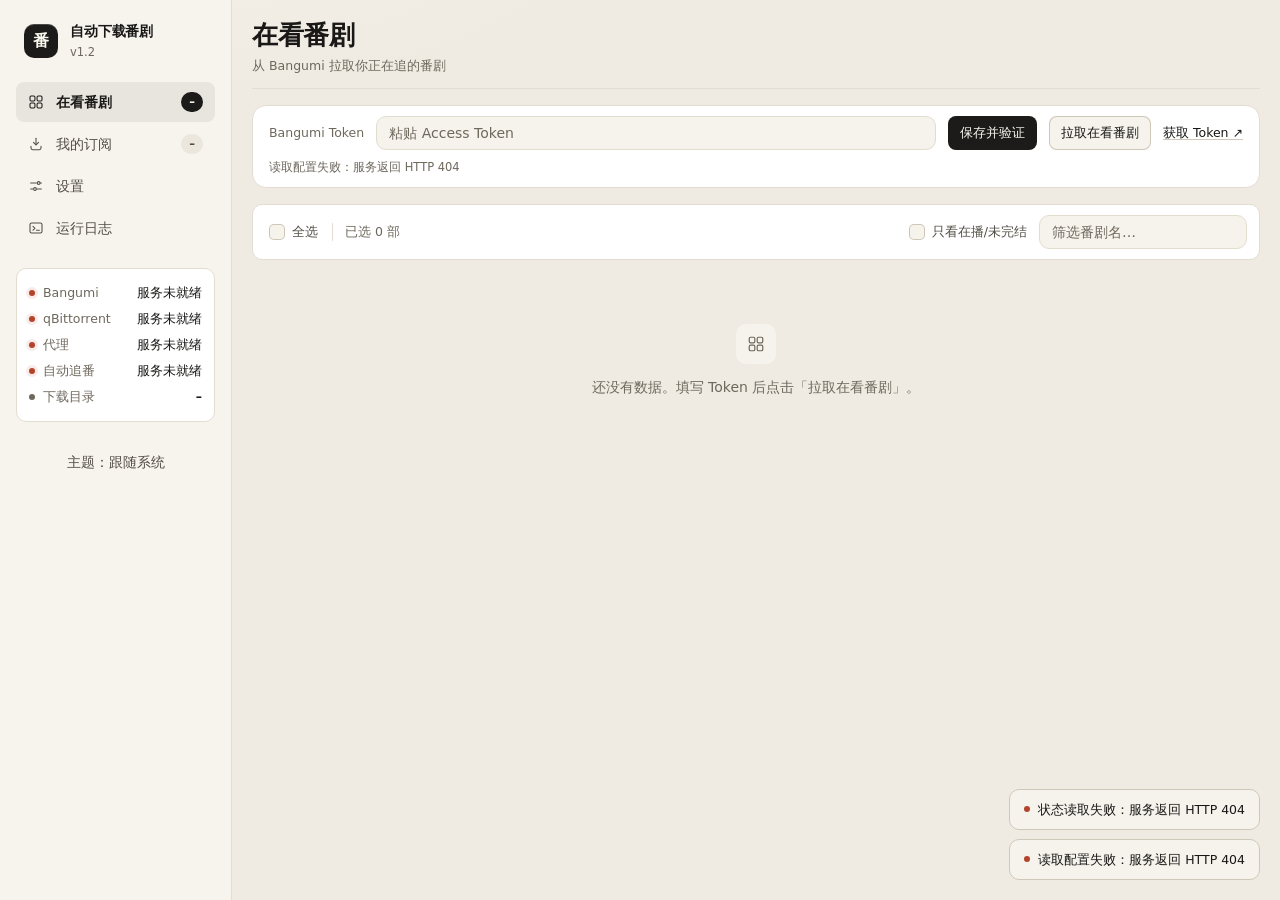
==== commit 861aaf73: "fix(批量订阅): 字幕组候选改挂预热缓存，清空订阅后不再消失 问题：批量订阅弹窗的字幕组下拉只剩「不限字幕组」。 根因：/api/groups/cached 只遍历 subs.all_subs()" ====
--- a/app/web/index.html
+++ b/app/web/index.html
@@ -244,13 +244,13 @@
   </main>
 </div>
 
-<!-- ============ 「最近更新」弹窗：侧栏点「更多」打开，最多 50 条 ============ -->
+<!-- ============ 「最近更新」弹窗：侧栏点「更多」打开，最多 50 条自动下载记录 ============ -->
 <div class="modal-backdrop" id="updates-modal" hidden>
   <div class="modal updates-modal" role="dialog" aria-modal="true" aria-labelledby="updates-title">
     <header class="updates-head">
       <div>
         <h2 id="updates-title">最近更新</h2>
-        <p class="updates-sub" id="updates-sub">按最近一集的播出时间排序</p>
+        <p class="updates-sub" id="updates-sub">自动追番自动添加的下载</p>
       </div>
       <button type="button" class="icon-btn" id="updates-close" title="关闭"><svg viewBox="0 0 24 24" aria-hidden="true"><path d="M6.5 6.5l11 11M17.5 6.5l-11 11"/></svg></button>
     </header>
@@ -278,11 +278,13 @@
 
     <!-- 资源列表 -->
     <div class="tab-body" id="tab-res">
-      <!-- 手动搜索：自动搜索搜不到、或想指定某条资源时自己给关键词；加订阅时会把词记住，之后自动追新也用它 -->
+      <!-- 手动搜索：这里的词就是「联网搜索用哪个关键词」的唯一来源。
+           留空 = 按番剧名/别名搜；点「手动搜索」或用回车 = 用这里的词联网重搜（也是联网刷新入口）。
+           加入订阅会把词记住，之后自动追新也只用它。 -->
       <div class="manual-search">
-        <input id="f-keyword" placeholder="手动搜索关键词，回车即搜（可带字幕组名，如「ANi 药屋少女的呢喃」）">
-        <button type="button" class="btn" id="btn-keyword-search">手动搜索</button>
-        <button type="button" class="btn btn-sm" id="btn-keyword-reset" hidden>恢复自动搜索</button>
+        <input id="f-keyword" placeholder="搜索关键词：留空＝按番剧名/别名联网搜索（可带字幕组名，如「ANi 药屋少女的呢喃」）">
+        <button type="button" class="btn" id="btn-keyword-search" title="用搜索框里的关键词联网搜索（留空＝按番剧名/别名）">手动搜索</button>
+        <button type="button" class="btn btn-sm" id="btn-keyword-reset" hidden title="清空关键词，按番剧名/别名联网重搜">恢复自动搜索</button>
       </div>
       <div class="filters">
         <label class="filter"><span>资源站</span>
@@ -312,8 +314,8 @@
           </select></label>
         <label class="check" title="关掉后显示所有季度（含上一季）的资源"><input type="checkbox" id="f-season" checked><span>只看本季</span></label>
         <!-- 右侧动作成组：整行换行时也贴右，不会掉到下一行最左边 -->
+        <!-- 联网刷新已并入上方搜索框的「手动搜索」（留空＝按番剧名/别名联网搜索），这里不再单独放按钮 -->
         <div class="filters-actions">
-          <button type="button" class="btn btn-sm" id="btn-research">重新搜索</button>
           <!-- 筛选完可直接订阅：优先用表里点选的那条资源；没点选则用「订阅设置」里选的集数 -->
           <button type="button" class="btn btn-primary" id="btn-sub-add-res">加入订阅</button>
         </div>
@@ -432,8 +434,8 @@
         </div>
         <div class="form-cell">
           <label for="s-keyword">自定义搜索词</label>
-          <input id="s-keyword" placeholder="留空 = 按番剧名/别名自动搜索">
-          <span class="field-tip" id="s-keyword-tip">留空＝按番剧名/别名搜索；手动搜索的词会自动填进来</span>
+          <input id="s-keyword" placeholder="留空 = 按番剧名/别名搜索">
+          <span class="field-tip" id="s-keyword-tip">留空＝按番剧名/别名搜索；在资源列表上方的搜索框点「手动搜索」会自动填进来</span>
         </div>
         <div class="form-cell span-2">
           <label for="s-folder">下载目录</label>
@@ -503,6 +505,8 @@
       </div>
       <div class="updates-body">
         <div id="batch-rules" class="batch-rules"></div>
+        <!-- 字幕组候选为空时的说明（勾选的番还没预热过就别让用户猜） -->
+        <p class="muted small batch-group-hint" id="batch-group-hint" hidden></p>
         <div class="panel-actions">
           <button type="button" class="btn btn-sm" id="batch-add-rule">添加订阅规则</button>
           <span class="muted small" id="batch-hint">优先级从上到下；合集不会自动下载，只会下最新一集，之后自动追新</span>
--- a/app/web/styles.css
+++ b/app/web/styles.css
@@ -1058,7 +1058,8 @@
 .col-group  { width: 114px; }
 .col-lang   { width: 62px; }
 .col-res    { width: 54px; }
-.col-ep     { width: 44px; }
+/* 集数要放得下「剧场版」「合集 12+」这类文字，不只是两三位数字 */
+.col-ep     { width: 68px; }
 .col-size   { width: 66px; }
 .col-seed   { width: 54px; }
 .col-time   { width: 112px; }
@@ -1511,6 +1512,9 @@
 .batch-modal .modal-backdrop, #batch-modal { align-items: start; }
 .batch-modal .updates-body { padding: var(--sp-4) var(--sp-5); }
 .batch-rules { display: flex; flex-direction: column; gap: var(--sp-2); }
+/* 字幕组候选为空时的说明行：和规则行贴紧，不抢按钮的注意力 */
+.batch-group-hint { margin: 6px 2px 0; color: var(--text-2); }
+.batch-group-hint[hidden] { display: none; }
 .batch-rule {
   display: grid;
   grid-template-columns: 34px 150px minmax(0, 1fr) 130px 130px auto;
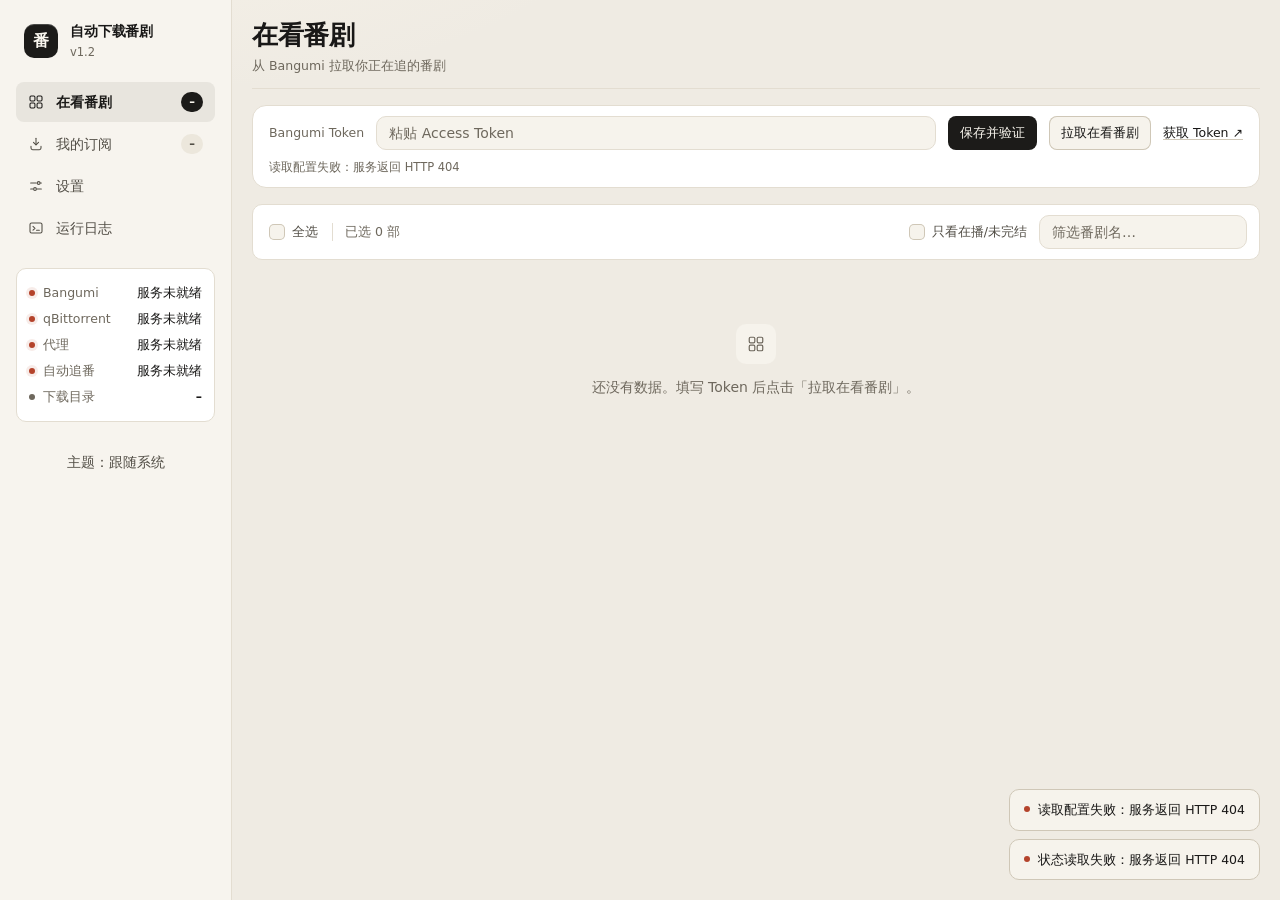
==== commit 3f118cfd: "feat(订阅设置): 加「筛选结果」面板，修改订阅改成整套弹窗并按订阅自动筛选 用户需求：修改订阅页面下方要显示筛选后的搜索结果、页面要能滚；资源站/限定字幕组/ 限定分辨率/字幕语言就是筛选条件；" ====
--- a/app/web/index.html
+++ b/app/web/index.html
@@ -445,6 +445,36 @@
 
       <div class="sub-preview" id="s-preview"></div>
 
+      <!-- 筛选结果：把上面四个限定条件（资源站 / 限定字幕组 / 限定分辨率 / 字幕语言）当筛选条，
+           本地筛出「按这些条件会下到什么」，只展示不操作（要下载去「资源列表」页签点行内「下载」）。
+           整页可滚动，这张表自己限高（.sub-results-wrap），底下按钮吸底。 -->
+      <section class="sub-results" id="sub-results">
+        <div class="sub-results-head">
+          <span class="sub-results-title">筛选结果 <span class="muted" id="sub-results-count"></span></span>
+          <label class="check" title="合集不会自动下载；勾上只是让它在结果里也列出来"><input type="checkbox" id="s-batch"><span>含合集</span></label>
+          <span class="muted small" id="sub-results-hint">按上面的资源站 / 字幕组 / 分辨率 / 语言实时筛选；与「资源列表」的筛选互不影响</span>
+        </div>
+        <div class="table-wrap sub-results-wrap">
+          <table class="data-table" id="sub-res-table">
+            <thead>
+              <tr>
+                <!-- 列宽沿用资源列表的 .col-* 规则，两处看起来才像同一张表 -->
+                <th class="col-src">资源站</th>
+                <th class="col-group">字幕组</th>
+                <th class="col-title">标题</th>
+                <th class="col-lang">语言</th>
+                <th class="col-res">分辨率</th>
+                <th class="col-ep num">集数</th>
+                <th class="col-size num">大小</th>
+                <th class="col-time">发布</th>
+              </tr>
+            </thead>
+            <tbody id="sub-res-body"></tbody>
+          </table>
+        </div>
+        <div class="empty small" id="sub-res-empty" hidden></div>
+      </section>
+
       <div class="sub-actions">
         <button type="button" class="btn btn-primary" id="btn-sub-add">加入订阅</button>
         <button type="button" class="btn" id="btn-goto-res">去资源列表挑选单集 / 合集</button>
--- a/app/web/styles.css
+++ b/app/web/styles.css
@@ -1292,6 +1292,30 @@
 .sub-preview > * { display: inline-flex; align-items: center; gap: 4px; }
 .sub-preview b { color: var(--text); font-weight: 600; }
 .sub-preview .ellipsis { max-width: 40ch; }
+
+/* ---------- 订阅设置：「筛选结果」(只展示不操作) ---------- */
+/* 整页滚动：.tab-body 本来就有 overflow:auto，但它是 flex 子项，默认 min-height:auto
+   不肯缩，内容一高就顶出去而不是内部滚动 —— 这两条是滚动能成立的前提。 */
+#tab-sub { flex: 1 1 auto; min-height: 0; }
+.sub-results { margin-top: var(--sp-4); }
+.sub-results-head {
+  display: flex; align-items: center; gap: var(--sp-2) var(--sp-3); flex-wrap: wrap;
+  margin-bottom: var(--sp-2); font-size: var(--fs-meta); color: var(--text-3);
+}
+.sub-results-title { font-weight: 560; color: var(--text-2); }
+.sub-results-head .check { height: 32px; margin: 0; }
+.sub-results-head .muted { font-size: var(--fs-micro); }
+/* 结果表自己限高：表头本来就有 position:sticky，滚的是这张表，页面不会长到没边 */
+.sub-results-wrap { max-height: min(34vh, 320px); }
+.sub-res-row td { cursor: default; }
+/* 操作行放在结果表之后（不在滚动容器里做 sticky）：吸底会浮在结果表上面把它挡住，
+   页面整体滚动、滚到底就能看到「加入订阅 / 保存修改」，行为和以前一致。 */
+#tab-sub .sub-actions {
+  margin-top: var(--sp-4);
+  padding-top: var(--sp-3);
+  border-top: 1px solid var(--border);
+}
+
 .inline-state, .token-state { margin-top: var(--sp-2); font-size: var(--fs-meta); min-height: 1px; }
 .section-hint { margin-bottom: var(--sp-3); }
 
